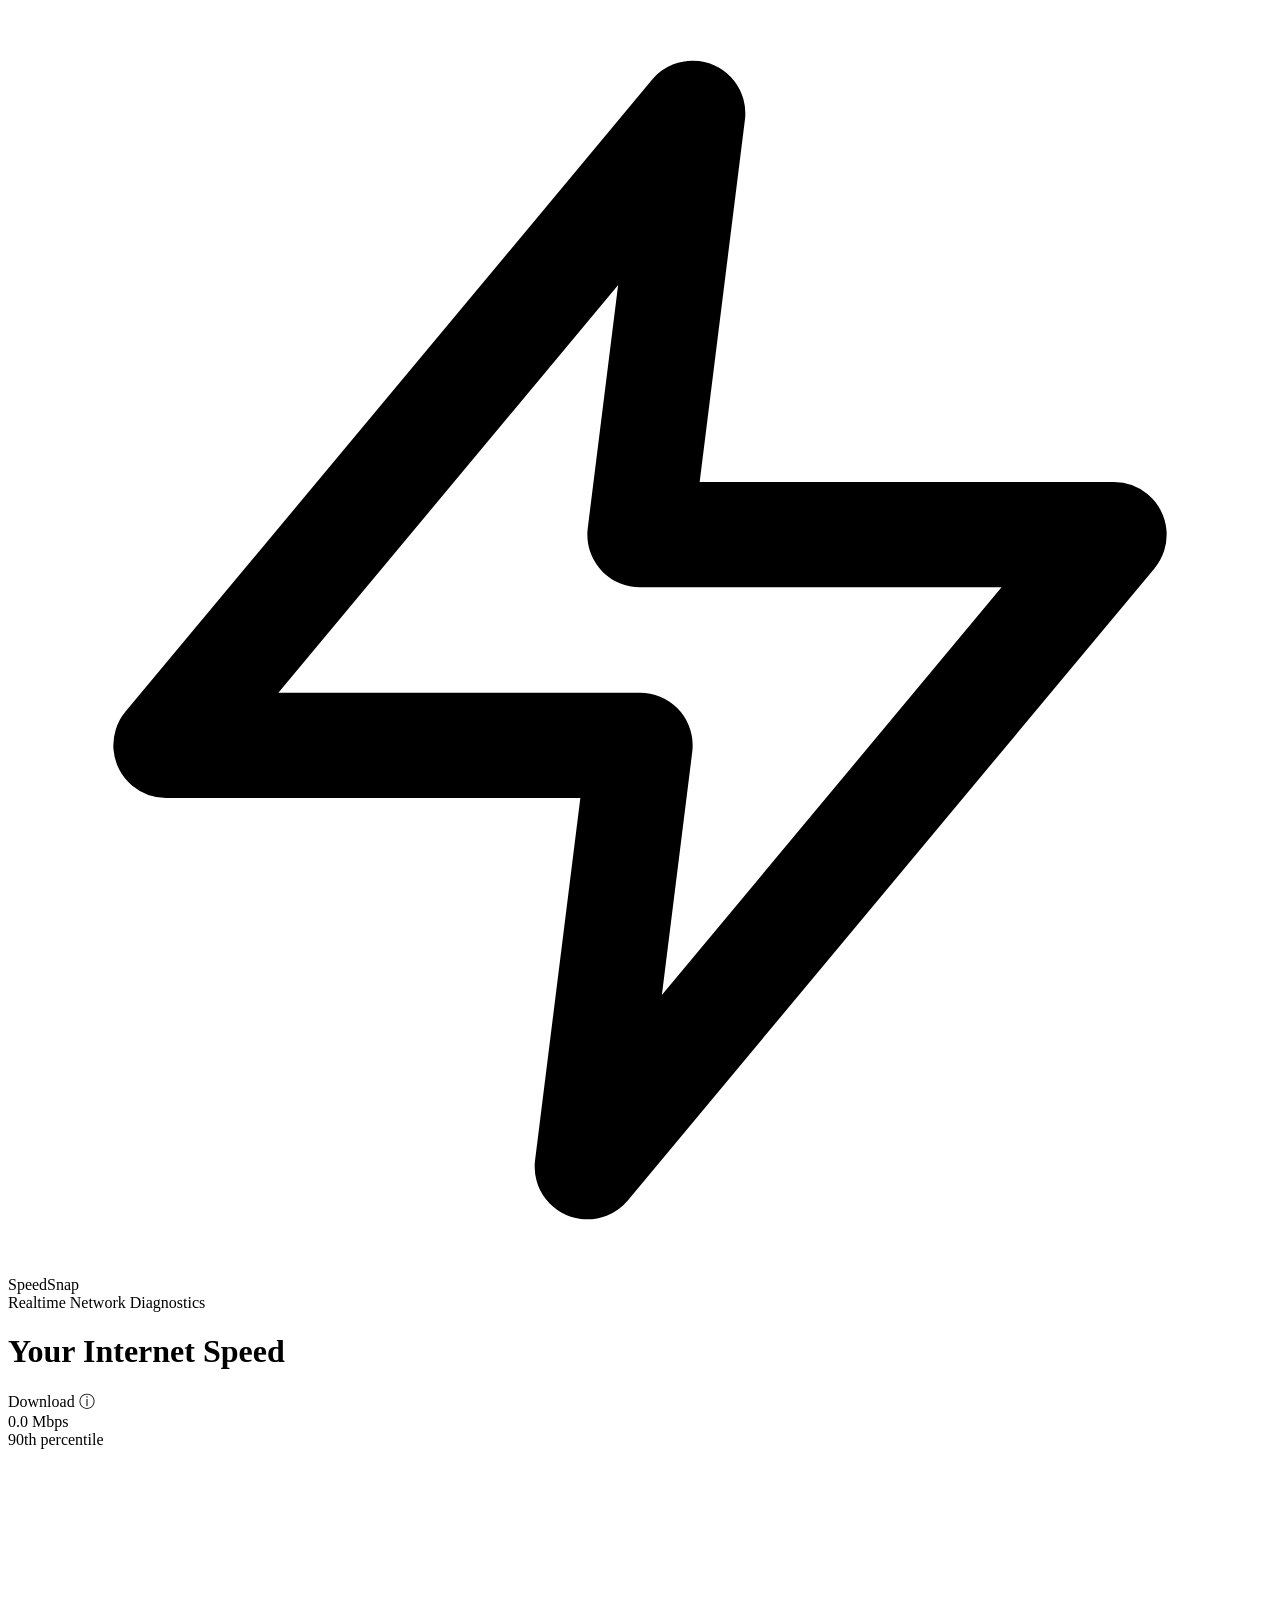
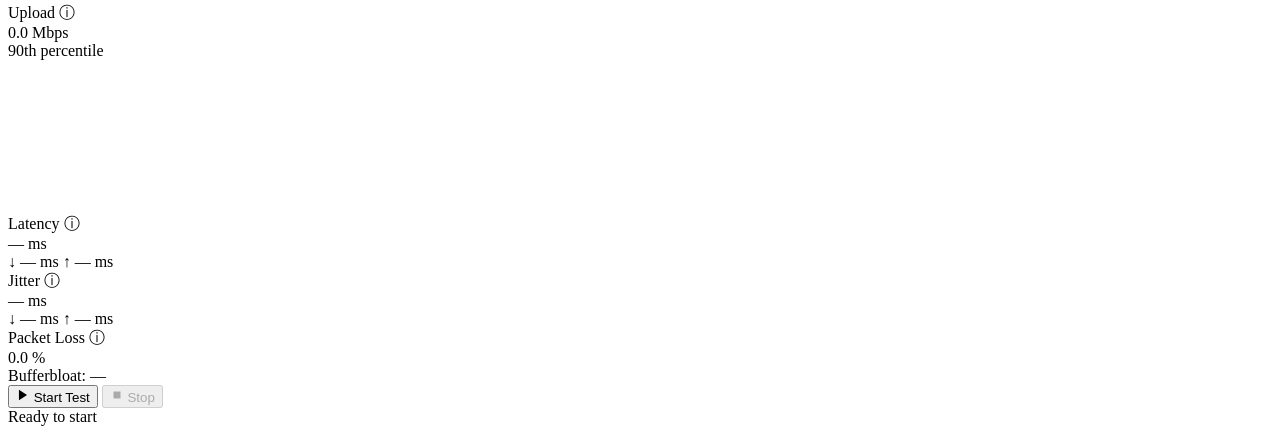
==== index.html @ 95942e0b "Layout change" ====
<!DOCTYPE html>
<html lang="en">
  <head>
    <meta charset="UTF-8">
    <meta name="viewport" content="width=device-width, initial-scale=1.0">
    <meta name="description" content="SpeedSnap — Cloudflare-style Internet Speed and Network Quality Test">
    <title>SpeedSnap — Internet Speed Test</title>
    <link rel="preconnect" href="https://fonts.googleapis.com">
    <link rel="preconnect" href="https://fonts.gstatic.com" crossorigin>
    <link href="https://fonts.googleapis.com/css2?family=Inter:wght@400;500;600;700;800&display=swap" rel="stylesheet">
    <link rel="stylesheet" href="style.css">
  </head>
  <body>
    <div class="app-container">
      <header class="navbar">
        <div class="brand">
          <svg class="brand-icon" viewBox="0 0 24 24" fill="none" stroke="currentColor" stroke-width="2" stroke-linecap="round" stroke-linejoin="round">
            <polygon points="13 2 3 14 12 14 11 22 21 10 12 10 13 2" />
          </svg>
          <span class="brand-title">SpeedSnap</span>
        </div>
        <div class="brand-tag">Realtime Network Diagnostics</div>
      </header>

      <main class="main-content">
        <div class="title-heading">
          <h1>Your Internet Speed</h1>
        </div>

        <section class="metrics-grid">
          <div class="metric-column download-column">
            <div class="metric-header">
              <span class="metric-label">Download <span class="info-icon">ⓘ</span></span>
              <div class="metric-value-row">
                <span id="downloadSpeed" class="primary-number">0.0</span>
                <span class="metric-unit">Mbps</span>
              </div>
            </div>
            <div class="canvas-container">
              <div class="percentile-indicator">90th percentile</div>
              <canvas id="downloadCanvas"></canvas>
            </div>
          </div>

          <div class="metric-column upload-column">
            <div class="metric-header">
              <span class="metric-label">Upload <span class="info-icon">ⓘ</span></span>
              <div class="metric-value-row">
                <span id="uploadSpeed" class="primary-number">0.0</span>
                <span class="metric-unit">Mbps</span>
              </div>
            </div>
            <div class="canvas-container">
              <div class="percentile-indicator">90th percentile</div>
              <canvas id="uploadCanvas"></canvas>
            </div>
          </div>

          <div class="stats-column">
            <div class="stat-card">
              <span class="stat-label">Latency <span class="info-icon">ⓘ</span></span>
              <div class="stat-value-row">
                <span id="latencyValue">—</span>
                <span class="stat-unit">ms</span>
              </div>
              <div class="stat-range-row">
                <span id="latencyMin">↓ — ms</span>
                <span id="latencyMax">↑ — ms</span>
              </div>
            </div>

            <div class="stat-card">
              <span class="stat-label">Jitter <span class="info-icon">ⓘ</span></span>
              <div class="stat-value-row">
                <span id="jitterValue">—</span>
                <span class="stat-unit">ms</span>
              </div>
              <div class="stat-range-row">
                <span id="jitterMin">↓ — ms</span>
                <span id="jitterMax">↑ — ms</span>
              </div>
            </div>

            <div class="stat-card">
              <span class="stat-label">Packet Loss <span class="info-icon">ⓘ</span></span>
              <div class="stat-value-row">
                <span id="packetLossValue">0.0</span>
                <span class="stat-unit">%</span>
              </div>
              <div class="stat-range-row">
                <span id="bufferbloatSummary">Bufferbloat: —</span>
              </div>
            </div>
          </div>
        </section>

        <section class="control-panel">
          <div class="button-group">
            <button id="startButton" class="action-button primary-action">
              <svg viewBox="0 0 24 24" width="14" height="14" fill="currentColor">
                <polygon points="5 3 19 12 5 21 5 3"/>
              </svg>
              Start Test
            </button>
            <button id="stopButton" class="action-button secondary-action" disabled>
              <svg viewBox="0 0 24 24" width="14" height="14" fill="currentColor">
                <rect x="6" y="6" width="12" height="12"/>
              </svg>
              Stop
            </button>
            <div class="status-indicator">
              <span id="statusPulseDot" class="pulse-dot"></span>
              <span id="statusPhaseText">Ready to start</span>
            </div>
          </div>
        </section>
    <script src="script.js"></script>
  </body>
</html>
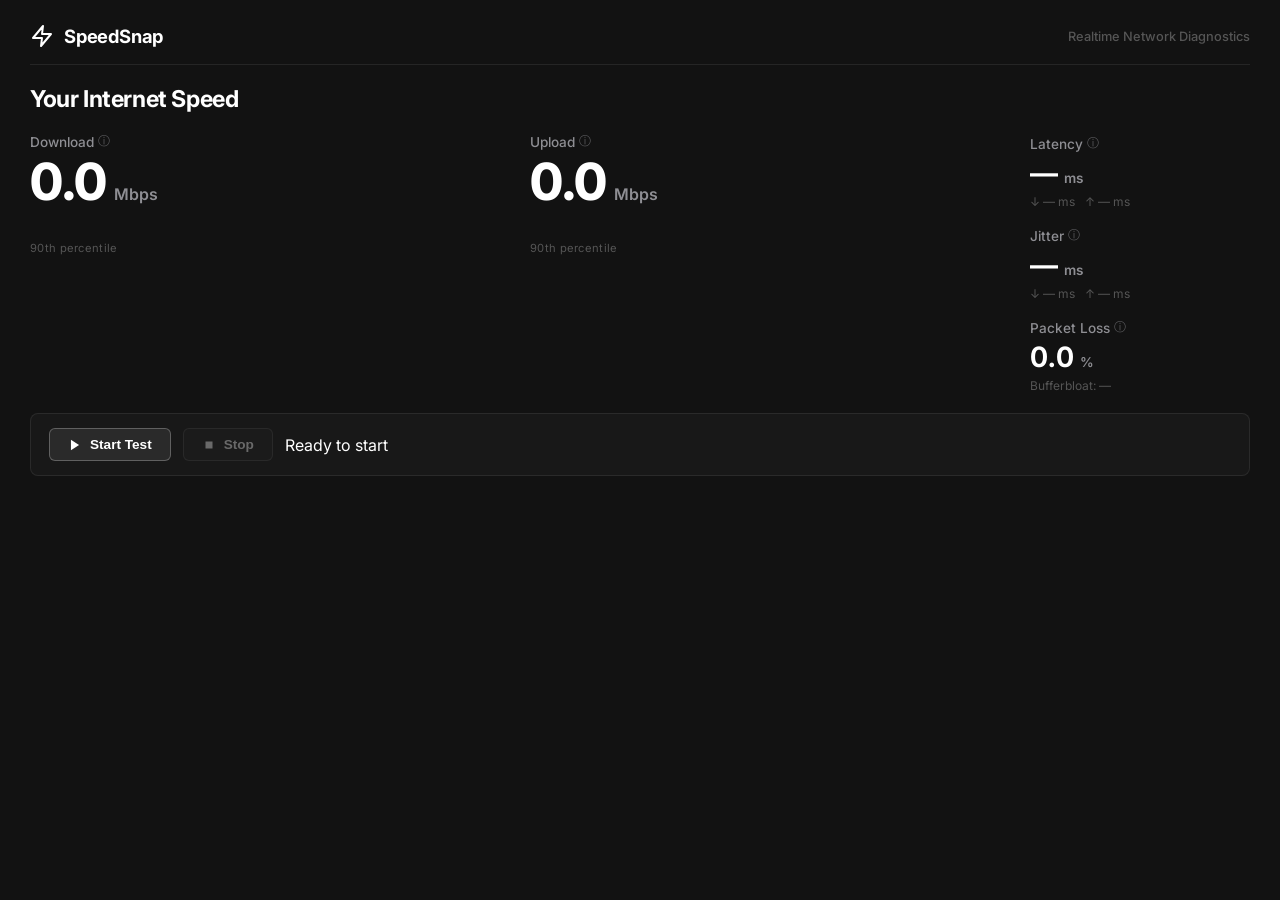
==== commit bfaf37ca: "moved files to js and css and added config" ====
--- a/index.html
+++ b/index.html
@@ -8,7 +8,7 @@
     <link rel="preconnect" href="https://fonts.googleapis.com">
     <link rel="preconnect" href="https://fonts.gstatic.com" crossorigin>
     <link href="https://fonts.googleapis.com/css2?family=Inter:wght@400;500;600;700;800&display=swap" rel="stylesheet">
-    <link rel="stylesheet" href="style.css">
+    <link rel="stylesheet" href="css/style.css">
   </head>
   <body>
     <div class="app-container">
@@ -114,6 +114,7 @@
             </div>
           </div>
         </section>
-    <script src="script.js"></script>
+    <script src="js/config.js"></script>
+    <script src="js/script.js"></script>
   </body>
 </html>
--- a/css/style.css
+++ b/css/style.css
@@ -0,0 +1,264 @@
+:root {
+  --background-color: #121212;
+  --card-background: #181818;
+  --panel-background: #151515;
+  --border-subtle: rgba(255, 255, 255, 0.08);
+  --border-hover: rgba(255, 255, 255, 0.16);
+  --text-primary: #ffffff;
+  --text-muted: #8e8e93;
+  --text-dim: #555555;
+  --accent-orange: #f6821f;
+  --accent-purple: #b877f7;
+  --accent-blue: #3b82f6;
+  --accent-green: #22c55e;
+  --font-family: 'Inter', -apple-system, BlinkMacSystemFont, 'Segoe UI', Roboto, sans-serif;
+}
+
+* {
+  box-sizing: border-box;
+  margin: 0;
+  padding: 0;
+}
+
+body {
+  background-color: var(--background-color);
+  color: var(--text-primary);
+  font-family: var(--font-family);
+  min-height: 100vh;
+  display: flex;
+  justify-content: center;
+  padding: 24px 20px;
+  -webkit-font-smoothing: antialiased;
+}
+
+.app-container {
+  width: 100%;
+  max-width: 1220px;
+  display: flex;
+  flex-direction: column;
+  gap: 20px;
+}
+
+.navbar {
+  display: flex;
+  align-items: center;
+  justify-content: space-between;
+  padding-bottom: 16px;
+  border-bottom: 1px solid var(--border-subtle);
+}
+
+.brand {
+  display: flex;
+  align-items: center;
+  gap: 10px;
+}
+
+.brand-icon {
+  width: 24px;
+  height: 24px;
+  color: #ffffff;
+}
+
+.brand-title {
+  font-size: 1.15rem;
+  font-weight: 700;
+  letter-spacing: -0.2px;
+}
+
+.brand-tag {
+  font-size: 0.8rem;
+  color: var(--text-dim);
+  font-weight: 500;
+}
+
+.main-content {
+  display: flex;
+  flex-direction: column;
+  gap: 20px;
+}
+
+.title-heading h1 {
+  font-size: 1.45rem;
+  font-weight: 700;
+  letter-spacing: -0.4px;
+  color: #ffffff;
+}
+
+.metrics-grid {
+  display: grid;
+  grid-template-columns: 1fr 1fr 220px;
+  gap: 24px;
+  align-items: start;
+}
+
+.metric-column {
+  background: transparent;
+  display: flex;
+  flex-direction: column;
+  gap: 8px;
+}
+
+.metric-header {
+  display: flex;
+  flex-direction: column;
+  gap: 6px;
+}
+
+.metric-label {
+  font-size: 0.85rem;
+  font-weight: 500;
+  color: var(--text-muted);
+  display: flex;
+  align-items: center;
+  gap: 4px;
+}
+
+.info-icon {
+  font-size: 0.75rem;
+  opacity: 0.6;
+  cursor: default;
+}
+
+.metric-value-row {
+  display: flex;
+  align-items: baseline;
+  gap: 8px;
+}
+
+.primary-number {
+  font-size: clamp(2.5rem, 4vw, 3.6rem);
+  font-weight: 800;
+  font-feature-settings: "tnum";
+  letter-spacing: -1.5px;
+  color: #ffffff;
+  line-height: 1;
+}
+
+.metric-unit {
+  font-size: 1rem;
+  font-weight: 600;
+  color: var(--text-muted);
+}
+
+.canvas-container {
+  width: 100%;
+  height: 120px;
+  position: relative;
+  margin-top: 8px;
+}
+
+.percentile-indicator {
+  position: absolute;
+  top: 18px;
+  left: 0;
+  font-size: 0.7rem;
+  color: var(--text-dim);
+  letter-spacing: 0.3px;
+  pointer-events: none;
+  z-index: 2;
+}
+
+canvas {
+  width: 100% !important;
+  height: 100% !important;
+  display: block;
+}
+
+.stats-column {
+  display: flex;
+  flex-direction: column;
+  gap: 18px;
+  padding-top: 2px;
+}
+
+.stat-card {
+  display: flex;
+  flex-direction: column;
+  gap: 4px;
+}
+
+.stat-label {
+  font-size: 0.85rem;
+  color: var(--text-muted);
+  font-weight: 500;
+  display: flex;
+  align-items: center;
+  gap: 4px;
+}
+
+.stat-value-row {
+  display: flex;
+  align-items: baseline;
+  gap: 6px;
+}
+
+.stat-value-row span:first-child {
+  font-size: 1.75rem;
+  font-weight: 700;
+  color: #ffffff;
+  font-feature-settings: "tnum";
+}
+
+.stat-unit {
+  font-size: 0.85rem;
+  color: var(--text-muted);
+  font-weight: 600;
+}
+
+.stat-range-row {
+  font-size: 0.75rem;
+  color: var(--text-dim);
+  display: flex;
+  gap: 10px;
+}
+
+.control-panel {
+  display: flex;
+  flex-direction: column;
+  gap: 12px;
+  background-color: var(--card-background);
+  border: 1px solid var(--border-subtle);
+  border-radius: 8px;
+  padding: 14px 18px;
+}
+
+
+.button-group {
+  display: flex;
+  align-items: center;
+  gap: 12px;
+}
+
+.action-button {
+  border: 1px solid rgba(255, 255, 255, 0.18);
+  background-color: #222222;
+  color: #ffffff;
+  border-radius: 6px;
+  padding: 8px 18px;
+  font-size: 0.85rem;
+  font-weight: 600;
+  cursor: pointer;
+  display: inline-flex;
+  align-items: center;
+  gap: 8px;
+  transition: all 0.15s ease-in-out;
+}
+
+.action-button:hover:not(:disabled) {
+  background-color: #2d2d2d;
+  border-color: rgba(255, 255, 255, 0.3);
+}
+
+.action-button:disabled {
+  opacity: 0.35;
+  cursor: not-allowed;
+}
+
+.primary-action {
+  background-color: #2a2a2a;
+  border-color: rgba(255, 255, 255, 0.25);
+}
+
+.primary-action:hover:not(:disabled) {
+  background-color: #363636;
+}
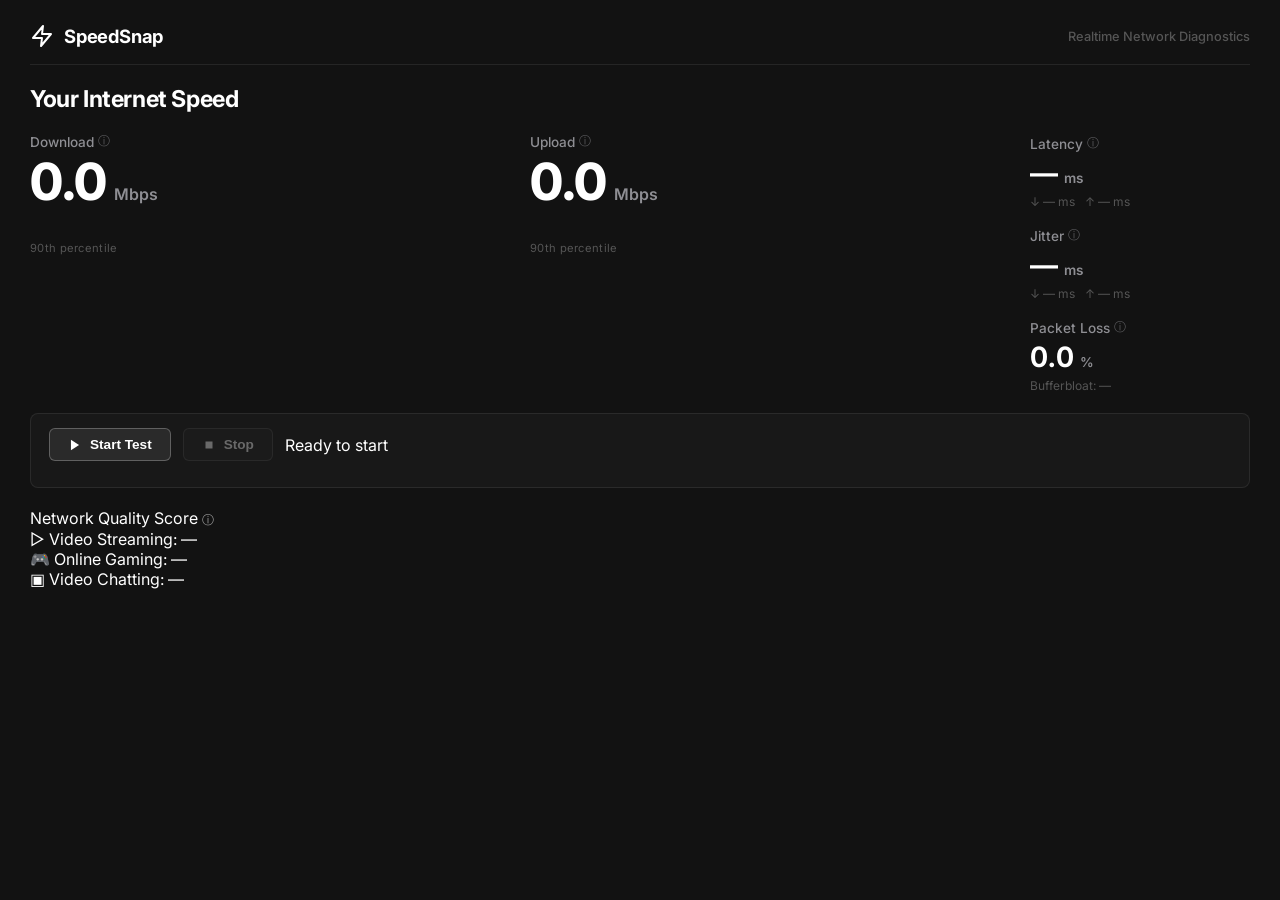
==== commit 3f815d60: "added progress bar and badges in html" ====
--- a/index.html
+++ b/index.html
@@ -113,7 +113,30 @@
               <span id="statusPhaseText">Ready to start</span>
             </div>
           </div>
+          <div id="chevronProgressBar" class="chevron-progress-bar"></div>
         </section>
+
+        <section class="quality-score-panel">
+          <div class="quality-header">
+            <span class="quality-title">Network Quality Score <span class="info-icon">ⓘ</span></span>
+          </div>
+          <div class="quality-badges-row">
+            <div class="quality-item">
+              <span class="quality-name">▷ Video Streaming:</span>
+              <span id="streamingBadge" class="quality-badge badge-idle">—</span>
+            </div>
+            <div class="quality-item">
+              <span class="quality-name">🎮 Online Gaming:</span>
+              <span id="gamingBadge" class="quality-badge badge-idle">—</span>
+            </div>
+            <div class="quality-item">
+              <span class="quality-name">▣ Video Chatting:</span>
+              <span id="videoChatBadge" class="quality-badge badge-idle">—</span>
+            </div>
+          </div>
+        </section>
+      </main>
+    </div>
     <script src="js/config.js"></script>
     <script src="js/script.js"></script>
   </body>
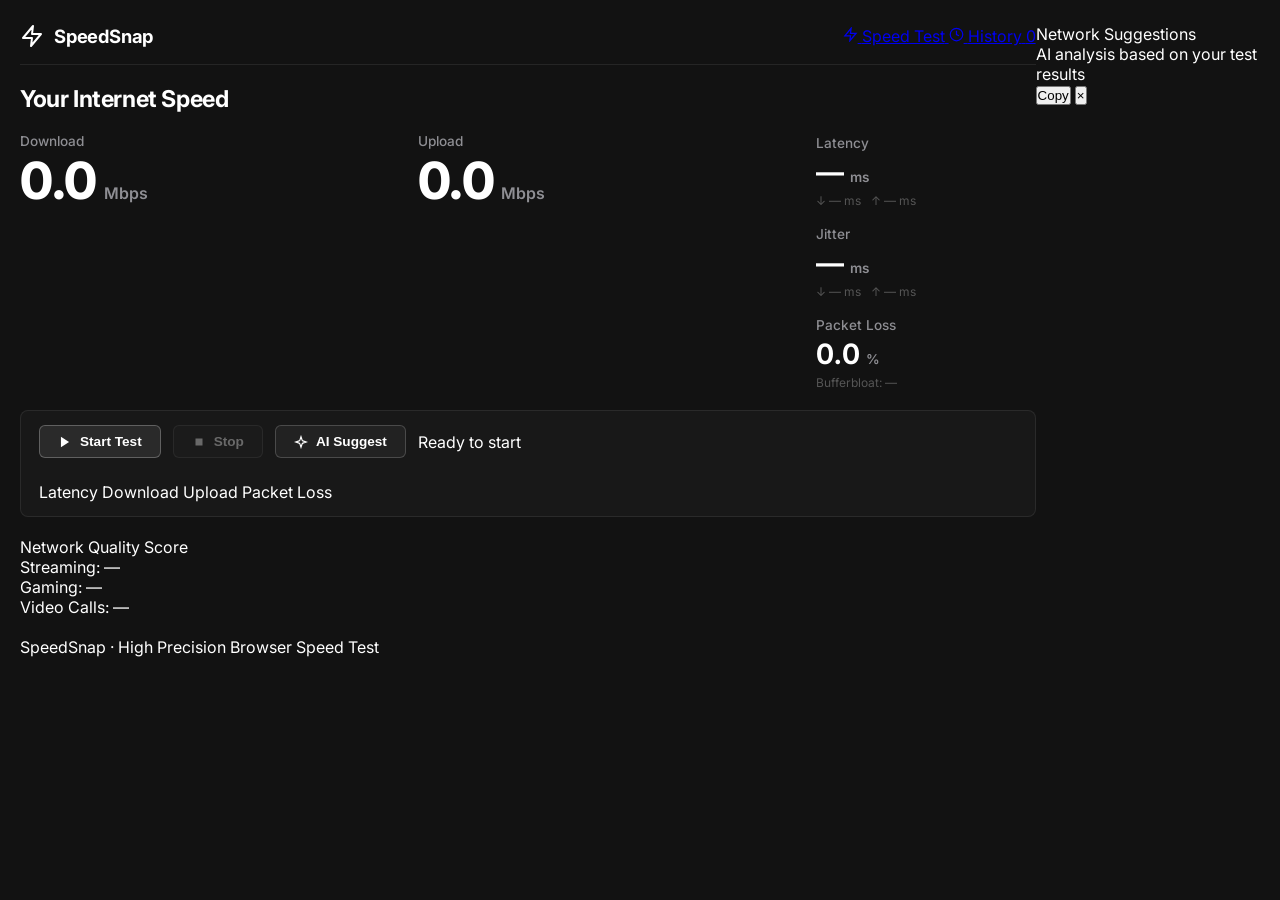
==== commit 9c331e19: "added progress bar and badges in html" ====
--- a/index.html
+++ b/index.html
@@ -19,7 +19,22 @@
           </svg>
           <span class="brand-title">SpeedSnap</span>
         </div>
-        <div class="brand-tag">Realtime Network Diagnostics</div>
+        <nav class="nav-links">
+          <a href="index.html" class="nav-link active">
+            <svg viewBox="0 0 24 24" width="15" height="15" fill="none" stroke="currentColor" stroke-width="2">
+              <polygon points="13 2 3 14 12 14 11 22 21 10 12 10 13 2" />
+            </svg>
+            <span>Speed Test</span>
+          </a>
+          <a href="history.html" class="nav-link">
+            <svg viewBox="0 0 24 24" width="15" height="15" fill="none" stroke="currentColor" stroke-width="2">
+              <circle cx="12" cy="12" r="10"></circle>
+              <polyline points="12 6 12 12 16 14"></polyline>
+            </svg>
+            <span>History</span>
+            <span id="navHistoryCount" class="nav-count-badge">0</span>
+          </a>
+        </nav>
       </header>
 
       <main class="main-content">
@@ -30,35 +45,33 @@
         <section class="metrics-grid">
           <div class="metric-column download-column">
             <div class="metric-header">
-              <span class="metric-label">Download <span class="info-icon">ⓘ</span></span>
+              <span class="metric-label">Download</span>
               <div class="metric-value-row">
                 <span id="downloadSpeed" class="primary-number">0.0</span>
                 <span class="metric-unit">Mbps</span>
               </div>
             </div>
             <div class="canvas-container">
-              <div class="percentile-indicator">90th percentile</div>
               <canvas id="downloadCanvas"></canvas>
             </div>
           </div>
 
           <div class="metric-column upload-column">
             <div class="metric-header">
-              <span class="metric-label">Upload <span class="info-icon">ⓘ</span></span>
+              <span class="metric-label">Upload</span>
               <div class="metric-value-row">
                 <span id="uploadSpeed" class="primary-number">0.0</span>
                 <span class="metric-unit">Mbps</span>
               </div>
             </div>
             <div class="canvas-container">
-              <div class="percentile-indicator">90th percentile</div>
               <canvas id="uploadCanvas"></canvas>
             </div>
           </div>
 
           <div class="stats-column">
             <div class="stat-card">
-              <span class="stat-label">Latency <span class="info-icon">ⓘ</span></span>
+              <span class="stat-label">Latency</span>
               <div class="stat-value-row">
                 <span id="latencyValue">—</span>
                 <span class="stat-unit">ms</span>
@@ -70,7 +83,7 @@
             </div>
 
             <div class="stat-card">
-              <span class="stat-label">Jitter <span class="info-icon">ⓘ</span></span>
+              <span class="stat-label">Jitter</span>
               <div class="stat-value-row">
                 <span id="jitterValue">—</span>
                 <span class="stat-unit">ms</span>
@@ -82,7 +95,7 @@
             </div>
 
             <div class="stat-card">
-              <span class="stat-label">Packet Loss <span class="info-icon">ⓘ</span></span>
+              <span class="stat-label">Packet Loss</span>
               <div class="stat-value-row">
                 <span id="packetLossValue">0.0</span>
                 <span class="stat-unit">%</span>
@@ -108,36 +121,74 @@
               </svg>
               Stop
             </button>
+            <button id="aiSuggestButton" class="action-button ai-suggest-btn" title="Get AI network suggestions">
+              <svg viewBox="0 0 24 24" width="14" height="14" fill="none" stroke="currentColor" stroke-width="2">
+                <path d="m12 3-1.9 5.8a2 2 0 0 1-1.3 1.3L3 12l5.8 1.9a2 2 0 0 1 1.3 1.3L12 21l1.9-5.8a2 2 0 0 1 1.3-1.3L21 12l-5.8-1.9a2 2 0 0 1-1.3-1.3L12 3z"/>
+              </svg>
+              <span>AI Suggest</span>
+            </button>
             <div class="status-indicator">
               <span id="statusPulseDot" class="pulse-dot"></span>
               <span id="statusPhaseText">Ready to start</span>
             </div>
           </div>
           <div id="chevronProgressBar" class="chevron-progress-bar"></div>
+          <div class="chevron-legend">
+            <span class="legend-item"><span class="legend-dot dot-blue"></span> Latency</span>
+            <span class="legend-item"><span class="legend-dot dot-yellow"></span> Download</span>
+            <span class="legend-item"><span class="legend-dot dot-purple"></span> Upload</span>
+            <span class="legend-item"><span class="legend-dot dot-red"></span> Packet Loss</span>
+          </div>
         </section>
 
         <section class="quality-score-panel">
           <div class="quality-header">
-            <span class="quality-title">Network Quality Score <span class="info-icon">ⓘ</span></span>
+            <span class="quality-title">Network Quality Score</span>
           </div>
           <div class="quality-badges-row">
             <div class="quality-item">
-              <span class="quality-name">▷ Video Streaming:</span>
+              <span class="quality-name">Streaming:</span>
               <span id="streamingBadge" class="quality-badge badge-idle">—</span>
             </div>
             <div class="quality-item">
-              <span class="quality-name">🎮 Online Gaming:</span>
+              <span class="quality-name">Gaming:</span>
               <span id="gamingBadge" class="quality-badge badge-idle">—</span>
             </div>
             <div class="quality-item">
-              <span class="quality-name">▣ Video Chatting:</span>
+              <span class="quality-name">Video Calls:</span>
               <span id="videoChatBadge" class="quality-badge badge-idle">—</span>
             </div>
           </div>
         </section>
+
+        <footer class="app-footer">
+          <div>SpeedSnap · High Precision Browser Speed Test</div>
+        </footer>
       </main>
     </div>
+
+    <!-- AI Diagnostic Modal -->
+    <div id="aiModalBackdrop" class="ai-modal-backdrop">
+      <div class="ai-modal-card">
+        <div class="ai-modal-header">
+          <div>
+            <div class="ai-modal-title">Network Suggestions</div>
+            <div class="ai-modal-subtitle">AI analysis based on your test results</div>
+          </div>
+          <div class="ai-modal-actions">
+            <button id="copyAiAdviceBtn" class="ai-action-btn">Copy</button>
+            <button id="closeAiModalBtn" class="ai-close-btn">&times;</button>
+          </div>
+        </div>
+        <div id="aiTelemetryStrip" class="ai-metrics-snapshot"></div>
+        <div id="aiModalContent" class="ai-modal-content"></div>
+      </div>
+    </div>
+
     <script src="js/config.js"></script>
+    <script src="js/db.js"></script>
+    <script src="js/gemini.js"></script>
+    <script src="js/charts.js"></script>
     <script src="js/script.js"></script>
   </body>
 </html>
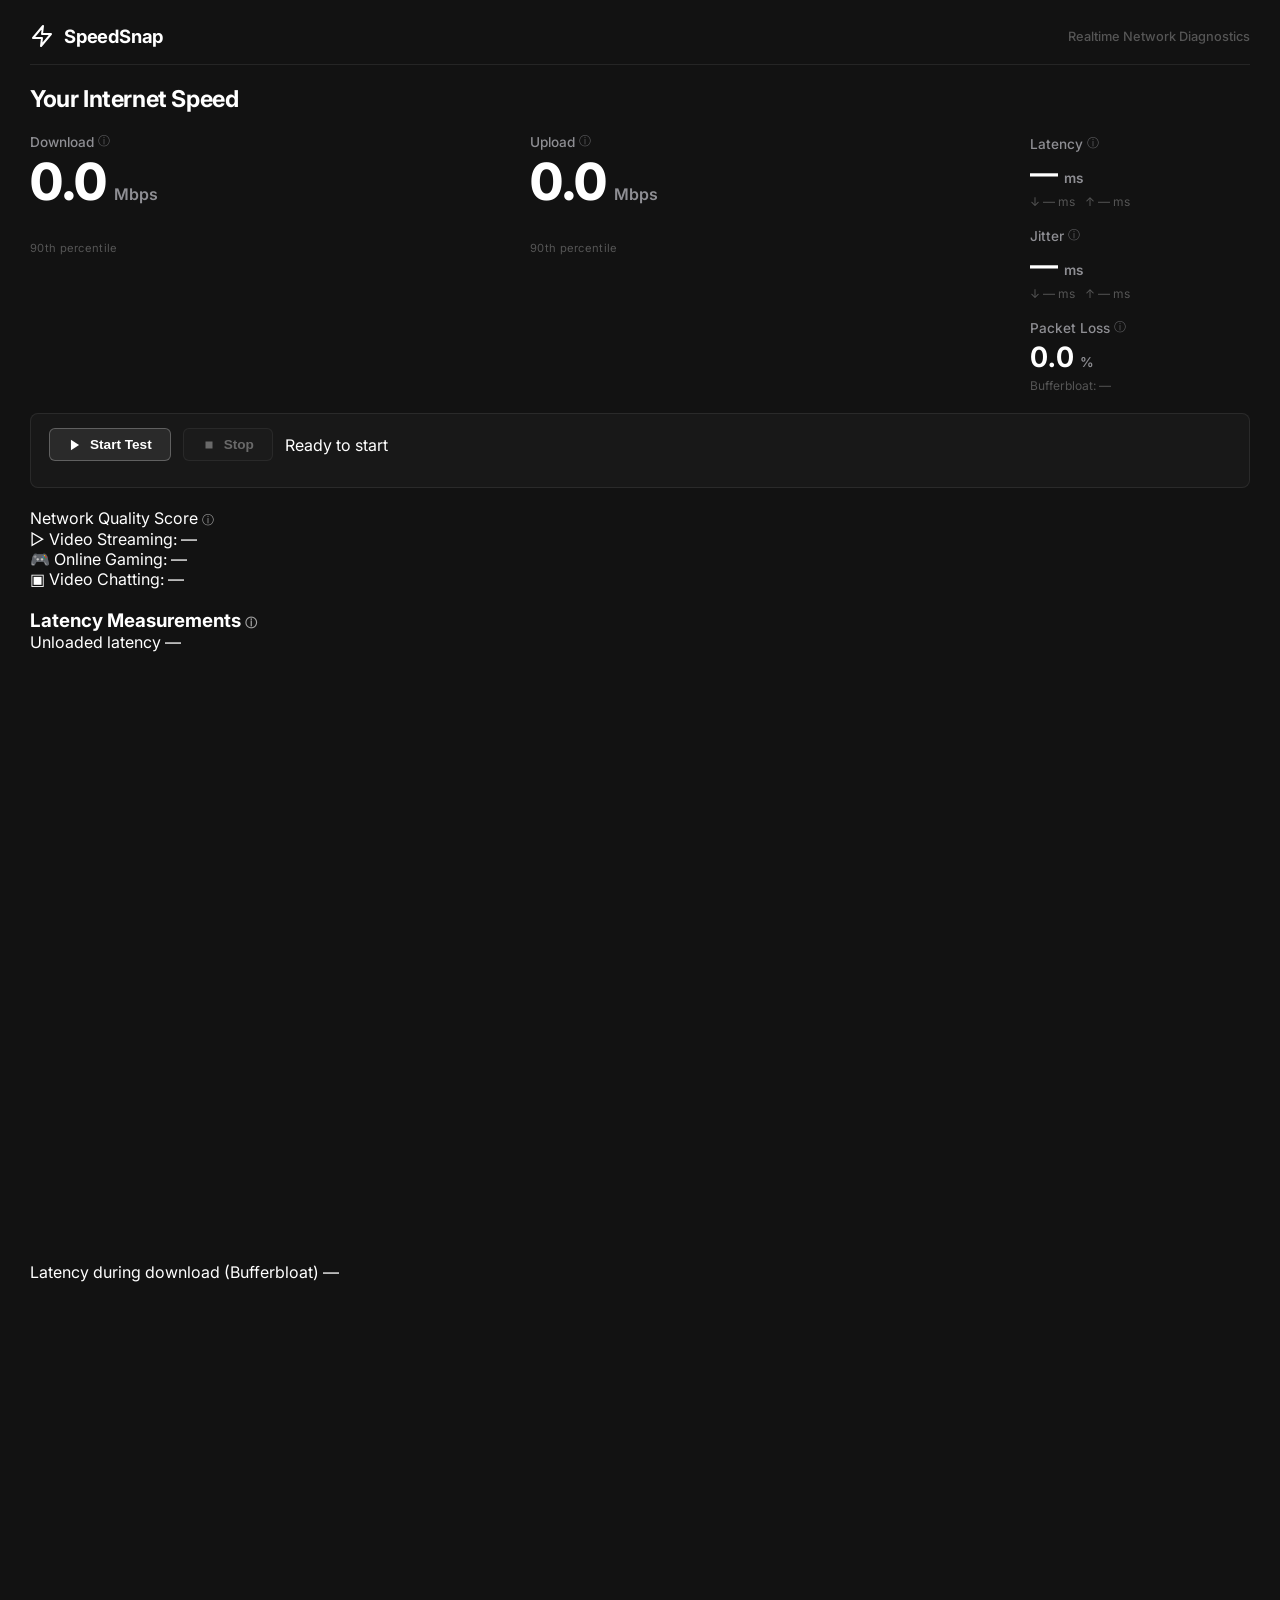
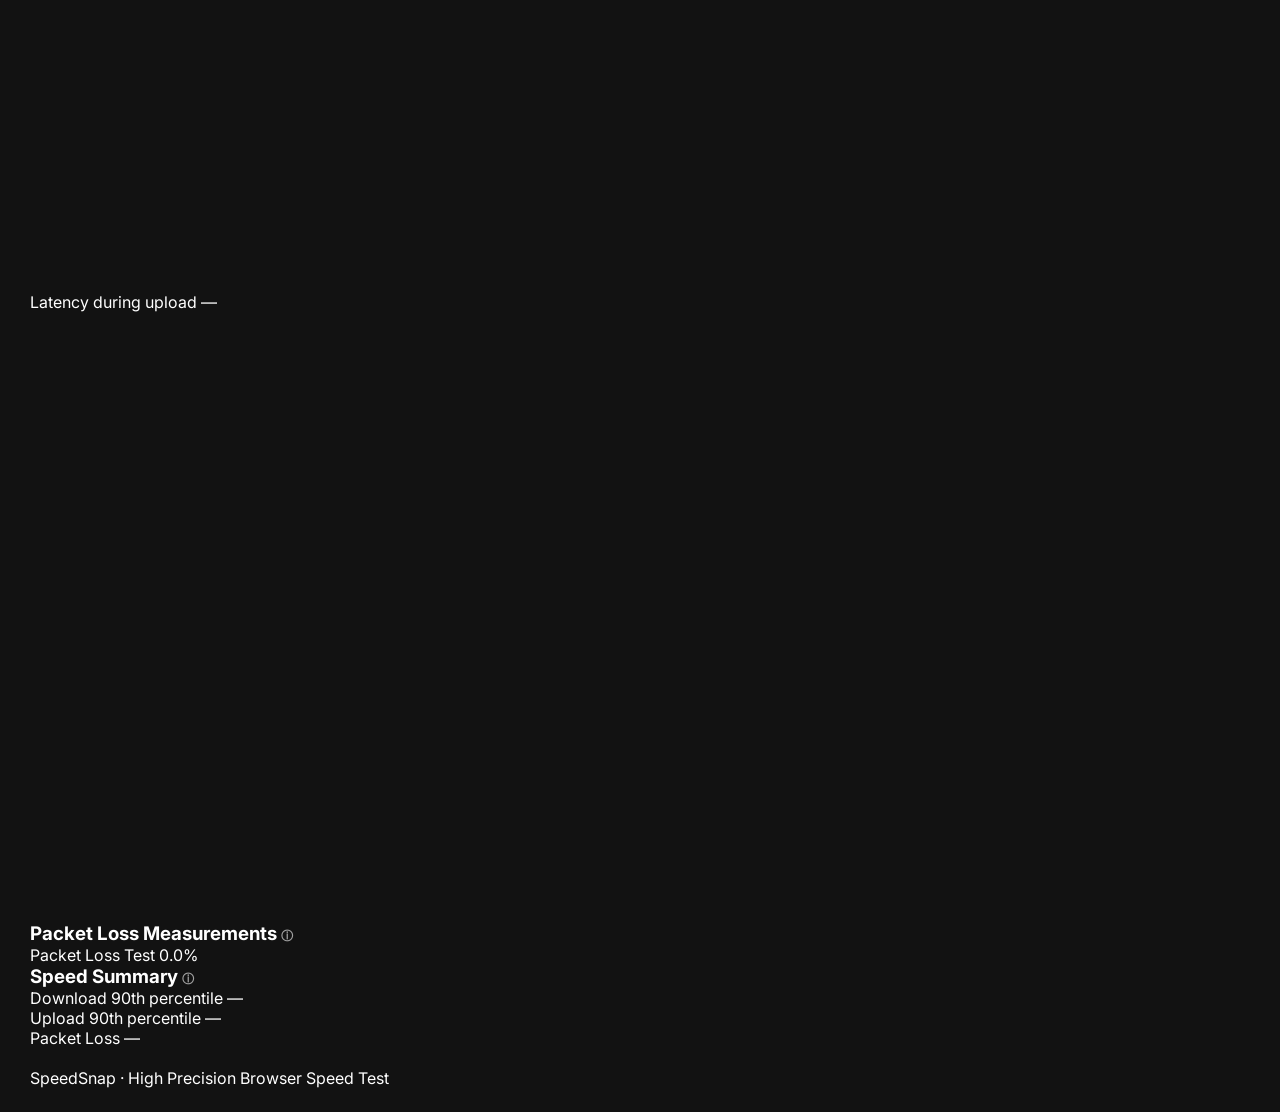
==== commit d974303e: "diagnostics cards added to html" ====
--- a/index.html
+++ b/index.html
@@ -19,22 +19,7 @@
           </svg>
           <span class="brand-title">SpeedSnap</span>
         </div>
-        <nav class="nav-links">
-          <a href="index.html" class="nav-link active">
-            <svg viewBox="0 0 24 24" width="15" height="15" fill="none" stroke="currentColor" stroke-width="2">
-              <polygon points="13 2 3 14 12 14 11 22 21 10 12 10 13 2" />
-            </svg>
-            <span>Speed Test</span>
-          </a>
-          <a href="history.html" class="nav-link">
-            <svg viewBox="0 0 24 24" width="15" height="15" fill="none" stroke="currentColor" stroke-width="2">
-              <circle cx="12" cy="12" r="10"></circle>
-              <polyline points="12 6 12 12 16 14"></polyline>
-            </svg>
-            <span>History</span>
-            <span id="navHistoryCount" class="nav-count-badge">0</span>
-          </a>
-        </nav>
+        <div class="brand-tag">Realtime Network Diagnostics</div>
       </header>
 
       <main class="main-content">
@@ -45,33 +30,35 @@
         <section class="metrics-grid">
           <div class="metric-column download-column">
             <div class="metric-header">
-              <span class="metric-label">Download</span>
+              <span class="metric-label">Download <span class="info-icon">ⓘ</span></span>
               <div class="metric-value-row">
                 <span id="downloadSpeed" class="primary-number">0.0</span>
                 <span class="metric-unit">Mbps</span>
               </div>
             </div>
             <div class="canvas-container">
+              <div class="percentile-indicator">90th percentile</div>
               <canvas id="downloadCanvas"></canvas>
             </div>
           </div>
 
           <div class="metric-column upload-column">
             <div class="metric-header">
-              <span class="metric-label">Upload</span>
+              <span class="metric-label">Upload <span class="info-icon">ⓘ</span></span>
               <div class="metric-value-row">
                 <span id="uploadSpeed" class="primary-number">0.0</span>
                 <span class="metric-unit">Mbps</span>
               </div>
             </div>
             <div class="canvas-container">
+              <div class="percentile-indicator">90th percentile</div>
               <canvas id="uploadCanvas"></canvas>
             </div>
           </div>
 
           <div class="stats-column">
             <div class="stat-card">
-              <span class="stat-label">Latency</span>
+              <span class="stat-label">Latency <span class="info-icon">ⓘ</span></span>
               <div class="stat-value-row">
                 <span id="latencyValue">—</span>
                 <span class="stat-unit">ms</span>
@@ -83,7 +70,7 @@
             </div>
 
             <div class="stat-card">
-              <span class="stat-label">Jitter</span>
+              <span class="stat-label">Jitter <span class="info-icon">ⓘ</span></span>
               <div class="stat-value-row">
                 <span id="jitterValue">—</span>
                 <span class="stat-unit">ms</span>
@@ -95,7 +82,7 @@
             </div>
 
             <div class="stat-card">
-              <span class="stat-label">Packet Loss</span>
+              <span class="stat-label">Packet Loss <span class="info-icon">ⓘ</span></span>
               <div class="stat-value-row">
                 <span id="packetLossValue">0.0</span>
                 <span class="stat-unit">%</span>
@@ -121,42 +108,100 @@
               </svg>
               Stop
             </button>
-            <button id="aiSuggestButton" class="action-button ai-suggest-btn" title="Get AI network suggestions">
-              <svg viewBox="0 0 24 24" width="14" height="14" fill="none" stroke="currentColor" stroke-width="2">
-                <path d="m12 3-1.9 5.8a2 2 0 0 1-1.3 1.3L3 12l5.8 1.9a2 2 0 0 1 1.3 1.3L12 21l1.9-5.8a2 2 0 0 1 1.3-1.3L21 12l-5.8-1.9a2 2 0 0 1-1.3-1.3L12 3z"/>
-              </svg>
-              <span>AI Suggest</span>
-            </button>
             <div class="status-indicator">
               <span id="statusPulseDot" class="pulse-dot"></span>
               <span id="statusPhaseText">Ready to start</span>
             </div>
           </div>
           <div id="chevronProgressBar" class="chevron-progress-bar"></div>
-          <div class="chevron-legend">
-            <span class="legend-item"><span class="legend-dot dot-blue"></span> Latency</span>
-            <span class="legend-item"><span class="legend-dot dot-yellow"></span> Download</span>
-            <span class="legend-item"><span class="legend-dot dot-purple"></span> Upload</span>
-            <span class="legend-item"><span class="legend-dot dot-red"></span> Packet Loss</span>
-          </div>
         </section>
 
         <section class="quality-score-panel">
           <div class="quality-header">
-            <span class="quality-title">Network Quality Score</span>
+            <span class="quality-title">Network Quality Score <span class="info-icon">ⓘ</span></span>
           </div>
           <div class="quality-badges-row">
             <div class="quality-item">
-              <span class="quality-name">Streaming:</span>
+              <span class="quality-name">▷ Video Streaming:</span>
               <span id="streamingBadge" class="quality-badge badge-idle">—</span>
             </div>
             <div class="quality-item">
-              <span class="quality-name">Gaming:</span>
+              <span class="quality-name">🎮 Online Gaming:</span>
               <span id="gamingBadge" class="quality-badge badge-idle">—</span>
             </div>
             <div class="quality-item">
-              <span class="quality-name">Video Calls:</span>
+              <span class="quality-name">▣ Video Chatting:</span>
               <span id="videoChatBadge" class="quality-badge badge-idle">—</span>
+            </div>
+          </div>
+        </section>
+
+        <section class="diagnostics-grid">
+          <div class="diagnostics-column">
+            <div class="panel-box">
+              <div class="panel-header">
+                <h3>Latency Measurements <span class="info-icon">ⓘ</span></h3>
+              </div>
+              <div class="graph-card">
+                <div class="graph-card-title">
+                  <span>Unloaded latency</span>
+                  <span id="detailUnloadedLatency" class="graph-card-val">—</span>
+                </div>
+                <div class="plot-container">
+                  <canvas id="unloadedLatencyCanvas"></canvas>
+                </div>
+              </div>
+              <div class="graph-card">
+                <div class="graph-card-title">
+                  <span>Latency during download (Bufferbloat)</span>
+                  <span id="detailDownloadLatency" class="graph-card-val">—</span>
+                </div>
+                <div class="plot-container">
+                  <canvas id="downloadLatencyCanvas"></canvas>
+                </div>
+              </div>
+              <div class="graph-card">
+                <div class="graph-card-title">
+                  <span>Latency during upload</span>
+                  <span id="detailUploadLatency" class="graph-card-val">—</span>
+                </div>
+                <div class="plot-container">
+                  <canvas id="uploadLatencyCanvas"></canvas>
+                </div>
+              </div>
+            </div>
+          </div>
+
+          <div class="diagnostics-column">
+            <div class="panel-box">
+              <div class="panel-header">
+                <h3>Packet Loss Measurements <span class="info-icon">ⓘ</span></h3>
+              </div>
+              <div class="graph-card">
+                <div class="graph-card-title">
+                  <span>Packet Loss Test</span>
+                  <span id="detailPacketLossText" class="graph-card-val">0.0%</span>
+                </div>
+                <div id="packetLossMeterBar" class="loss-meter-bar"></div>
+              </div>
+            </div>
+
+            <div class="panel-box">
+              <div class="panel-header">
+                <h3>Speed Summary <span class="info-icon">ⓘ</span></h3>
+              </div>
+              <div class="data-row">
+                <span class="row-label">Download 90th percentile</span>
+                <span id="detailDownloadSpeed" class="row-value">—</span>
+              </div>
+              <div class="data-row">
+                <span class="row-label">Upload 90th percentile</span>
+                <span id="detailUploadSpeed" class="row-value">—</span>
+              </div>
+              <div class="data-row">
+                <span class="row-label">Packet Loss</span>
+                <span id="detailPacketLoss" class="row-value">—</span>
+              </div>
             </div>
           </div>
         </section>
@@ -166,28 +211,7 @@
         </footer>
       </main>
     </div>
-
-    <!-- AI Diagnostic Modal -->
-    <div id="aiModalBackdrop" class="ai-modal-backdrop">
-      <div class="ai-modal-card">
-        <div class="ai-modal-header">
-          <div>
-            <div class="ai-modal-title">Network Suggestions</div>
-            <div class="ai-modal-subtitle">AI analysis based on your test results</div>
-          </div>
-          <div class="ai-modal-actions">
-            <button id="copyAiAdviceBtn" class="ai-action-btn">Copy</button>
-            <button id="closeAiModalBtn" class="ai-close-btn">&times;</button>
-          </div>
-        </div>
-        <div id="aiTelemetryStrip" class="ai-metrics-snapshot"></div>
-        <div id="aiModalContent" class="ai-modal-content"></div>
-      </div>
-    </div>
-
     <script src="js/config.js"></script>
-    <script src="js/db.js"></script>
-    <script src="js/gemini.js"></script>
     <script src="js/charts.js"></script>
     <script src="js/script.js"></script>
   </body>
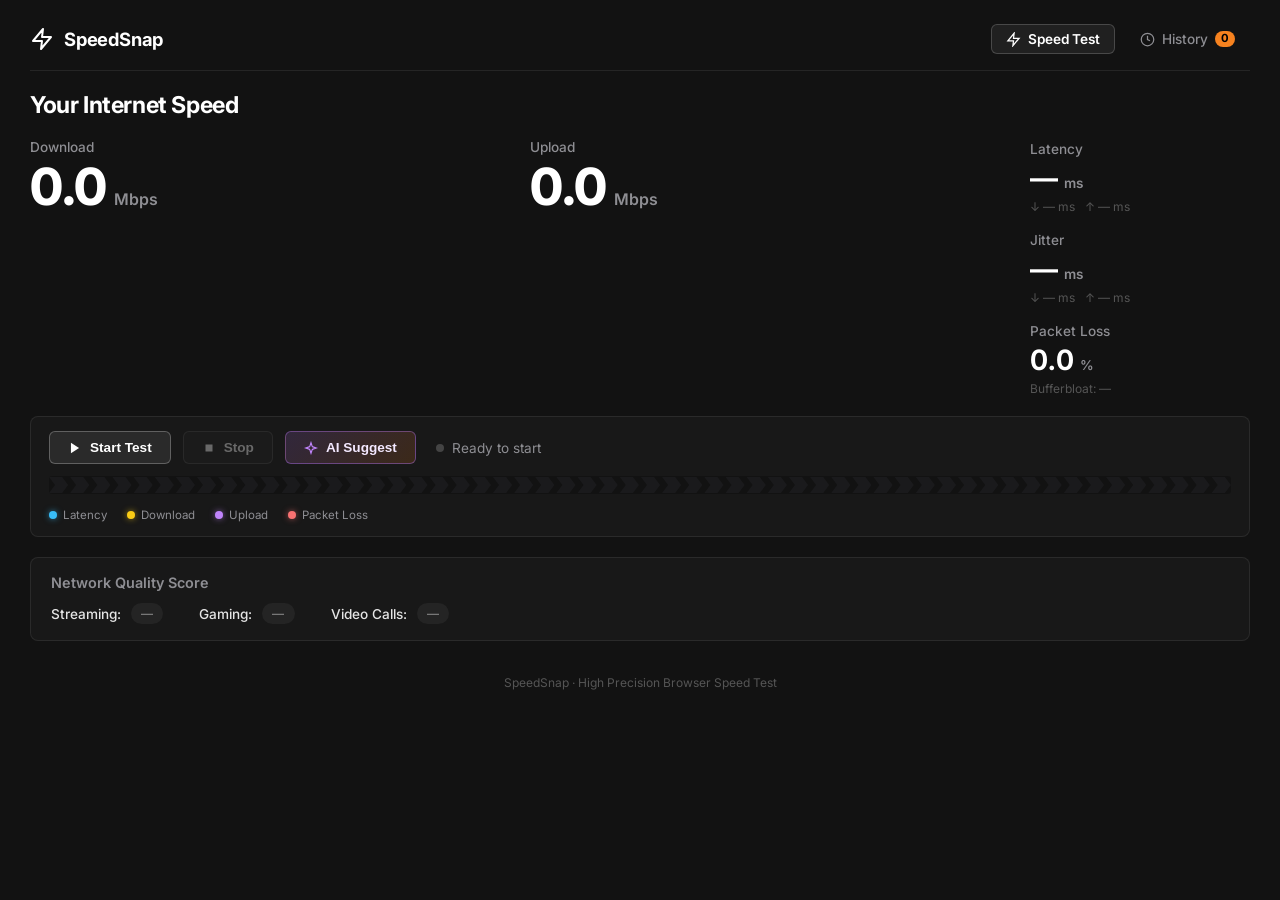
==== commit 5c01b8e0: "simplify gemini" ====
--- a/index.html
+++ b/index.html
@@ -19,7 +19,22 @@
           </svg>
           <span class="brand-title">SpeedSnap</span>
         </div>
-        <div class="brand-tag">Realtime Network Diagnostics</div>
+        <nav class="nav-links">
+          <a href="index.html" class="nav-link active">
+            <svg viewBox="0 0 24 24" width="15" height="15" fill="none" stroke="currentColor" stroke-width="2">
+              <polygon points="13 2 3 14 12 14 11 22 21 10 12 10 13 2" />
+            </svg>
+            <span>Speed Test</span>
+          </a>
+          <a href="history.html" class="nav-link">
+            <svg viewBox="0 0 24 24" width="15" height="15" fill="none" stroke="currentColor" stroke-width="2">
+              <circle cx="12" cy="12" r="10"></circle>
+              <polyline points="12 6 12 12 16 14"></polyline>
+            </svg>
+            <span>History</span>
+            <span id="navHistoryCount" class="nav-count-badge">0</span>
+          </a>
+        </nav>
       </header>
 
       <main class="main-content">
@@ -30,35 +45,33 @@
         <section class="metrics-grid">
           <div class="metric-column download-column">
             <div class="metric-header">
-              <span class="metric-label">Download <span class="info-icon">ⓘ</span></span>
+              <span class="metric-label">Download</span>
               <div class="metric-value-row">
                 <span id="downloadSpeed" class="primary-number">0.0</span>
                 <span class="metric-unit">Mbps</span>
               </div>
             </div>
             <div class="canvas-container">
-              <div class="percentile-indicator">90th percentile</div>
               <canvas id="downloadCanvas"></canvas>
             </div>
           </div>
 
           <div class="metric-column upload-column">
             <div class="metric-header">
-              <span class="metric-label">Upload <span class="info-icon">ⓘ</span></span>
+              <span class="metric-label">Upload</span>
               <div class="metric-value-row">
                 <span id="uploadSpeed" class="primary-number">0.0</span>
                 <span class="metric-unit">Mbps</span>
               </div>
             </div>
             <div class="canvas-container">
-              <div class="percentile-indicator">90th percentile</div>
               <canvas id="uploadCanvas"></canvas>
             </div>
           </div>
 
           <div class="stats-column">
             <div class="stat-card">
-              <span class="stat-label">Latency <span class="info-icon">ⓘ</span></span>
+              <span class="stat-label">Latency</span>
               <div class="stat-value-row">
                 <span id="latencyValue">—</span>
                 <span class="stat-unit">ms</span>
@@ -70,7 +83,7 @@
             </div>
 
             <div class="stat-card">
-              <span class="stat-label">Jitter <span class="info-icon">ⓘ</span></span>
+              <span class="stat-label">Jitter</span>
               <div class="stat-value-row">
                 <span id="jitterValue">—</span>
                 <span class="stat-unit">ms</span>
@@ -82,7 +95,7 @@
             </div>
 
             <div class="stat-card">
-              <span class="stat-label">Packet Loss <span class="info-icon">ⓘ</span></span>
+              <span class="stat-label">Packet Loss</span>
               <div class="stat-value-row">
                 <span id="packetLossValue">0.0</span>
                 <span class="stat-unit">%</span>
@@ -108,100 +121,42 @@
               </svg>
               Stop
             </button>
+            <button id="aiSuggestButton" class="action-button ai-suggest-btn" title="Get AI network suggestions">
+              <svg viewBox="0 0 24 24" width="14" height="14" fill="none" stroke="currentColor" stroke-width="2">
+                <path d="m12 3-1.9 5.8a2 2 0 0 1-1.3 1.3L3 12l5.8 1.9a2 2 0 0 1 1.3 1.3L12 21l1.9-5.8a2 2 0 0 1 1.3-1.3L21 12l-5.8-1.9a2 2 0 0 1-1.3-1.3L12 3z"/>
+              </svg>
+              <span>AI Suggest</span>
+            </button>
             <div class="status-indicator">
               <span id="statusPulseDot" class="pulse-dot"></span>
               <span id="statusPhaseText">Ready to start</span>
             </div>
           </div>
           <div id="chevronProgressBar" class="chevron-progress-bar"></div>
+          <div class="chevron-legend">
+            <span class="legend-item"><span class="legend-dot dot-blue"></span> Latency</span>
+            <span class="legend-item"><span class="legend-dot dot-yellow"></span> Download</span>
+            <span class="legend-item"><span class="legend-dot dot-purple"></span> Upload</span>
+            <span class="legend-item"><span class="legend-dot dot-red"></span> Packet Loss</span>
+          </div>
         </section>
 
         <section class="quality-score-panel">
           <div class="quality-header">
-            <span class="quality-title">Network Quality Score <span class="info-icon">ⓘ</span></span>
+            <span class="quality-title">Network Quality Score</span>
           </div>
           <div class="quality-badges-row">
             <div class="quality-item">
-              <span class="quality-name">▷ Video Streaming:</span>
+              <span class="quality-name">Streaming:</span>
               <span id="streamingBadge" class="quality-badge badge-idle">—</span>
             </div>
             <div class="quality-item">
-              <span class="quality-name">🎮 Online Gaming:</span>
+              <span class="quality-name">Gaming:</span>
               <span id="gamingBadge" class="quality-badge badge-idle">—</span>
             </div>
             <div class="quality-item">
-              <span class="quality-name">▣ Video Chatting:</span>
+              <span class="quality-name">Video Calls:</span>
               <span id="videoChatBadge" class="quality-badge badge-idle">—</span>
-            </div>
-          </div>
-        </section>
-
-        <section class="diagnostics-grid">
-          <div class="diagnostics-column">
-            <div class="panel-box">
-              <div class="panel-header">
-                <h3>Latency Measurements <span class="info-icon">ⓘ</span></h3>
-              </div>
-              <div class="graph-card">
-                <div class="graph-card-title">
-                  <span>Unloaded latency</span>
-                  <span id="detailUnloadedLatency" class="graph-card-val">—</span>
-                </div>
-                <div class="plot-container">
-                  <canvas id="unloadedLatencyCanvas"></canvas>
-                </div>
-              </div>
-              <div class="graph-card">
-                <div class="graph-card-title">
-                  <span>Latency during download (Bufferbloat)</span>
-                  <span id="detailDownloadLatency" class="graph-card-val">—</span>
-                </div>
-                <div class="plot-container">
-                  <canvas id="downloadLatencyCanvas"></canvas>
-                </div>
-              </div>
-              <div class="graph-card">
-                <div class="graph-card-title">
-                  <span>Latency during upload</span>
-                  <span id="detailUploadLatency" class="graph-card-val">—</span>
-                </div>
-                <div class="plot-container">
-                  <canvas id="uploadLatencyCanvas"></canvas>
-                </div>
-              </div>
-            </div>
-          </div>
-
-          <div class="diagnostics-column">
-            <div class="panel-box">
-              <div class="panel-header">
-                <h3>Packet Loss Measurements <span class="info-icon">ⓘ</span></h3>
-              </div>
-              <div class="graph-card">
-                <div class="graph-card-title">
-                  <span>Packet Loss Test</span>
-                  <span id="detailPacketLossText" class="graph-card-val">0.0%</span>
-                </div>
-                <div id="packetLossMeterBar" class="loss-meter-bar"></div>
-              </div>
-            </div>
-
-            <div class="panel-box">
-              <div class="panel-header">
-                <h3>Speed Summary <span class="info-icon">ⓘ</span></h3>
-              </div>
-              <div class="data-row">
-                <span class="row-label">Download 90th percentile</span>
-                <span id="detailDownloadSpeed" class="row-value">—</span>
-              </div>
-              <div class="data-row">
-                <span class="row-label">Upload 90th percentile</span>
-                <span id="detailUploadSpeed" class="row-value">—</span>
-              </div>
-              <div class="data-row">
-                <span class="row-label">Packet Loss</span>
-                <span id="detailPacketLoss" class="row-value">—</span>
-              </div>
             </div>
           </div>
         </section>
@@ -211,7 +166,45 @@
         </footer>
       </main>
     </div>
+
+    <!-- AI Diagnostic Modal -->
+    <div id="aiModalBackdrop" class="ai-modal-backdrop">
+      <div class="ai-modal-card">
+        <div class="ai-modal-header">
+          <div>
+            <div class="ai-modal-title">Network Suggestions</div>
+            <div class="ai-modal-subtitle">AI analysis based on your test results</div>
+          </div>
+          <div class="ai-modal-actions">
+            <button id="configAiKeyBtn" class="ai-action-btn" title="API Key Settings">⚙️ Key</button>
+            <button id="copyAiAdviceBtn" class="ai-action-btn">Copy</button>
+            <button id="closeAiModalBtn" class="ai-close-btn">&times;</button>
+          </div>
+        </div>
+        <div id="aiKeyConfigBar" class="ai-key-config-bar" style="display: none;">
+          <div class="ai-key-config-row">
+            <input type="password" id="geminiApiKeyInput" class="ai-key-input" placeholder="Paste your Gemini API key (AIzaSy...)" autocomplete="off" />
+            <select id="geminiModelSelect" class="ai-model-select" title="Gemini Model">
+              <option value="gemini-2.5-flash">Gemini 2.5 Flash</option>
+              <option value="gemini-3.1-flash-lite" selected>Gemini 3.1 Flash-Lite</option>
+              <option value="gemini-2.5-flash-lite">Gemini 2.5 Flash-Lite</option>
+            </select>
+            <button id="saveAiKeyBtn" class="action-button primary-action" style="padding:6px 14px;font-size:0.8rem;">Save</button>
+          </div>
+          <div class="ai-key-hint">
+            <span>Saved in your browser localStorage.</span>
+            <span>·</span>
+            <a href="https://aistudio.google.com/app/apikey" target="_blank" rel="noopener">Get free API key &rarr;</a>
+          </div>
+        </div>
+        <div id="aiTelemetryStrip" class="ai-metrics-snapshot"></div>
+        <div id="aiModalContent" class="ai-modal-content"></div>
+      </div>
+    </div>
+
     <script src="js/config.js"></script>
+    <script src="js/db.js"></script>
+    <script src="js/gemini.js"></script>
     <script src="js/charts.js"></script>
     <script src="js/script.js"></script>
   </body>
--- a/css/style.css
+++ b/css/style.css
@@ -1,264 +1,1347 @@
 :root {
-  --background-color: #121212;
-  --card-background: #181818;
-  --panel-background: #151515;
-  --border-subtle: rgba(255, 255, 255, 0.08);
-  --border-hover: rgba(255, 255, 255, 0.16);
-  --text-primary: #ffffff;
-  --text-muted: #8e8e93;
-  --text-dim: #555555;
-  --accent-orange: #f6821f;
-  --accent-purple: #b877f7;
-  --accent-blue: #3b82f6;
-  --accent-green: #22c55e;
-  --font-family: 'Inter', -apple-system, BlinkMacSystemFont, 'Segoe UI', Roboto, sans-serif;
+    --background-color: #121212;
+    --card-background: #181818;
+    --panel-background: #151515;
+    --border-subtle: rgba(255, 255, 255, 0.08);
+    --border-hover: rgba(255, 255, 255, 0.16);
+    --text-primary: #ffffff;
+    --text-muted: #8e8e93;
+    --text-dim: #555555;
+    --accent-orange: #f6821f;
+    --accent-purple: #b877f7;
+    --accent-blue: #3b82f6;
+    --accent-green: #22c55e;
+    --font-family: 'Inter', -apple-system, BlinkMacSystemFont, 'Segoe UI', Roboto, sans-serif;
 }
 
 * {
-  box-sizing: border-box;
-  margin: 0;
-  padding: 0;
+    box-sizing: border-box;
+    margin: 0;
+    padding: 0;
 }
 
 body {
-  background-color: var(--background-color);
-  color: var(--text-primary);
-  font-family: var(--font-family);
-  min-height: 100vh;
-  display: flex;
-  justify-content: center;
-  padding: 24px 20px;
-  -webkit-font-smoothing: antialiased;
+    background-color: var(--background-color);
+    color: var(--text-primary);
+    font-family: var(--font-family);
+    min-height: 100vh;
+    display: flex;
+    justify-content: center;
+    padding: 24px 20px;
+    -webkit-font-smoothing: antialiased;
 }
 
 .app-container {
-  width: 100%;
-  max-width: 1220px;
-  display: flex;
-  flex-direction: column;
-  gap: 20px;
+    width: 100%;
+    max-width: 1220px;
+    display: flex;
+    flex-direction: column;
+    gap: 20px;
 }
 
 .navbar {
-  display: flex;
-  align-items: center;
-  justify-content: space-between;
-  padding-bottom: 16px;
-  border-bottom: 1px solid var(--border-subtle);
+    display: flex;
+    align-items: center;
+    justify-content: space-between;
+    padding-bottom: 16px;
+    border-bottom: 1px solid var(--border-subtle);
 }
 
 .brand {
-  display: flex;
-  align-items: center;
-  gap: 10px;
+    display: flex;
+    align-items: center;
+    gap: 10px;
 }
 
 .brand-icon {
-  width: 24px;
-  height: 24px;
-  color: #ffffff;
+    width: 24px;
+    height: 24px;
+    color: #ffffff;
 }
 
 .brand-title {
-  font-size: 1.15rem;
-  font-weight: 700;
-  letter-spacing: -0.2px;
+    font-size: 1.15rem;
+    font-weight: 700;
+    letter-spacing: -0.2px;
 }
 
 .brand-tag {
-  font-size: 0.8rem;
-  color: var(--text-dim);
-  font-weight: 500;
+    font-size: 0.8rem;
+    color: var(--text-dim);
+    font-weight: 500;
 }
 
 .main-content {
-  display: flex;
-  flex-direction: column;
-  gap: 20px;
-}
-
-.title-heading h1 {
-  font-size: 1.45rem;
-  font-weight: 700;
-  letter-spacing: -0.4px;
-  color: #ffffff;
+    display: flex;
+    flex-direction: column;
+    gap: 20px;
+}
+
+.title-heading h1,
+.history-page-header h1 {
+    font-size: 1.45rem;
+    font-weight: 700;
+    letter-spacing: -0.4px;
+    color: #ffffff;
 }
 
 .metrics-grid {
-  display: grid;
-  grid-template-columns: 1fr 1fr 220px;
-  gap: 24px;
-  align-items: start;
+    display: grid;
+    grid-template-columns: 1fr 1fr 220px;
+    gap: 24px;
+    align-items: start;
 }
 
 .metric-column {
-  background: transparent;
-  display: flex;
-  flex-direction: column;
-  gap: 8px;
+    background: transparent;
+    display: flex;
+    flex-direction: column;
+    gap: 8px;
 }
 
 .metric-header {
-  display: flex;
-  flex-direction: column;
-  gap: 6px;
+    display: flex;
+    flex-direction: column;
+    gap: 6px;
 }
 
 .metric-label {
-  font-size: 0.85rem;
-  font-weight: 500;
-  color: var(--text-muted);
-  display: flex;
-  align-items: center;
-  gap: 4px;
+    font-size: 0.85rem;
+    font-weight: 500;
+    color: var(--text-muted);
+    display: flex;
+    align-items: center;
+    gap: 4px;
 }
 
 .info-icon {
-  font-size: 0.75rem;
-  opacity: 0.6;
-  cursor: default;
+    font-size: 0.75rem;
+    opacity: 0.6;
+    cursor: default;
 }
 
 .metric-value-row {
-  display: flex;
-  align-items: baseline;
-  gap: 8px;
+    display: flex;
+    align-items: baseline;
+    gap: 8px;
 }
 
 .primary-number {
-  font-size: clamp(2.5rem, 4vw, 3.6rem);
-  font-weight: 800;
-  font-feature-settings: "tnum";
-  letter-spacing: -1.5px;
-  color: #ffffff;
-  line-height: 1;
+    font-size: clamp(2.5rem, 4vw, 3.6rem);
+    font-weight: 800;
+    font-feature-settings: "tnum";
+    letter-spacing: -1.5px;
+    color: #ffffff;
+    line-height: 1;
 }
 
 .metric-unit {
-  font-size: 1rem;
-  font-weight: 600;
-  color: var(--text-muted);
+    font-size: 1rem;
+    font-weight: 600;
+    color: var(--text-muted);
 }
 
 .canvas-container {
-  width: 100%;
-  height: 120px;
-  position: relative;
-  margin-top: 8px;
+    width: 100%;
+    height: 120px;
+    position: relative;
+    margin-top: 8px;
 }
 
 .percentile-indicator {
-  position: absolute;
-  top: 18px;
-  left: 0;
-  font-size: 0.7rem;
-  color: var(--text-dim);
-  letter-spacing: 0.3px;
-  pointer-events: none;
-  z-index: 2;
+    position: absolute;
+    top: 18px;
+    left: 0;
+    font-size: 0.7rem;
+    color: var(--text-dim);
+    letter-spacing: 0.3px;
+    pointer-events: none;
+    z-index: 2;
 }
 
 canvas {
-  width: 100% !important;
-  height: 100% !important;
-  display: block;
+    width: 100% !important;
+    height: 100% !important;
+    display: block;
 }
 
 .stats-column {
-  display: flex;
-  flex-direction: column;
-  gap: 18px;
-  padding-top: 2px;
+    display: flex;
+    flex-direction: column;
+    gap: 18px;
+    padding-top: 2px;
 }
 
 .stat-card {
-  display: flex;
-  flex-direction: column;
-  gap: 4px;
+    display: flex;
+    flex-direction: column;
+    gap: 4px;
 }
 
 .stat-label {
-  font-size: 0.85rem;
-  color: var(--text-muted);
-  font-weight: 500;
-  display: flex;
-  align-items: center;
-  gap: 4px;
+    font-size: 0.85rem;
+    color: var(--text-muted);
+    font-weight: 500;
+    display: flex;
+    align-items: center;
+    gap: 4px;
 }
 
 .stat-value-row {
-  display: flex;
-  align-items: baseline;
-  gap: 6px;
+    display: flex;
+    align-items: baseline;
+    gap: 6px;
 }
 
 .stat-value-row span:first-child {
-  font-size: 1.75rem;
-  font-weight: 700;
-  color: #ffffff;
-  font-feature-settings: "tnum";
+    font-size: 1.75rem;
+    font-weight: 700;
+    color: #ffffff;
+    font-feature-settings: "tnum";
 }
 
 .stat-unit {
-  font-size: 0.85rem;
-  color: var(--text-muted);
-  font-weight: 600;
+    font-size: 0.85rem;
+    color: var(--text-muted);
+    font-weight: 600;
 }
 
 .stat-range-row {
-  font-size: 0.75rem;
-  color: var(--text-dim);
-  display: flex;
-  gap: 10px;
+    font-size: 0.75rem;
+    color: var(--text-dim);
+    display: flex;
+    gap: 10px;
 }
 
 .control-panel {
-  display: flex;
-  flex-direction: column;
-  gap: 12px;
-  background-color: var(--card-background);
-  border: 1px solid var(--border-subtle);
-  border-radius: 8px;
-  padding: 14px 18px;
-}
-
+    display: flex;
+    flex-direction: column;
+    gap: 12px;
+    background-color: var(--card-background);
+    border: 1px solid var(--border-subtle);
+    border-radius: 8px;
+    padding: 14px 18px;
+}
 
 .button-group {
-  display: flex;
-  align-items: center;
-  gap: 12px;
+    display: flex;
+    align-items: center;
+    gap: 12px;
 }
 
 .action-button {
-  border: 1px solid rgba(255, 255, 255, 0.18);
-  background-color: #222222;
-  color: #ffffff;
-  border-radius: 6px;
-  padding: 8px 18px;
-  font-size: 0.85rem;
-  font-weight: 600;
-  cursor: pointer;
-  display: inline-flex;
-  align-items: center;
-  gap: 8px;
-  transition: all 0.15s ease-in-out;
+    border: 1px solid rgba(255, 255, 255, 0.18);
+    background-color: #222222;
+    color: #ffffff;
+    border-radius: 6px;
+    padding: 8px 18px;
+    font-size: 0.85rem;
+    font-weight: 600;
+    cursor: pointer;
+    display: inline-flex;
+    align-items: center;
+    gap: 8px;
+    transition: all 0.15s ease-in-out;
 }
 
 .action-button:hover:not(:disabled) {
-  background-color: #2d2d2d;
-  border-color: rgba(255, 255, 255, 0.3);
+    background-color: #2d2d2d;
+    border-color: rgba(255, 255, 255, 0.3);
 }
 
 .action-button:disabled {
-  opacity: 0.35;
-  cursor: not-allowed;
+    opacity: 0.35;
+    cursor: not-allowed;
 }
 
 .primary-action {
-  background-color: #2a2a2a;
-  border-color: rgba(255, 255, 255, 0.25);
+    background-color: #2a2a2a;
+    border-color: rgba(255, 255, 255, 0.25);
 }
 
 .primary-action:hover:not(:disabled) {
-  background-color: #363636;
-}
+    background-color: #363636;
+}
+
+.status-indicator {
+    display: flex;
+    align-items: center;
+    gap: 8px;
+    font-size: 0.85rem;
+    color: var(--text-muted);
+    margin-left: 8px;
+}
+
+.pulse-dot {
+    width: 8px;
+    height: 8px;
+    border-radius: 50%;
+    background-color: #444444;
+    display: inline-block;
+    transition: all 0.2s ease;
+}
+
+.pulse-dot.active {
+    background-color: var(--accent-orange);
+    box-shadow: 0 0 10px var(--accent-orange);
+    animation: dotPulse 1.2s infinite ease-in-out;
+}
+
+@keyframes dotPulse {
+
+    0%,
+    100% {
+        opacity: 1;
+    }
+
+    50% {
+        opacity: 0.35;
+    }
+}
+
+.chevron-progress-bar {
+    display: flex;
+    gap: 2px;
+    height: 18px;
+    width: 100%;
+    overflow: hidden;
+    border-radius: 3px;
+    background-color: rgba(0, 0, 0, 0.25);
+    padding: 1px 0;
+}
+
+.chevron-segment {
+    flex: 1;
+    height: 100%;
+    background-color: #1a1a1c;
+    clip-path: polygon(0 0,
+            calc(100% - 6px) 0,
+            100% 50%,
+            calc(100% - 6px) 100%,
+            0 100%,
+            6px 50%);
+    transition: background-color 0.15s ease, filter 0.15s ease, box-shadow 0.15s ease;
+}
+
+.chevron-segment.segment-blue {
+    background-color: #38bdf8;
+    box-shadow: 0 0 8px rgba(56, 189, 248, 0.4);
+}
+
+.chevron-segment.segment-yellow {
+    background-color: #facc15;
+    box-shadow: 0 0 8px rgba(250, 204, 21, 0.4);
+}
+
+.chevron-segment.segment-purple {
+    background-color: #c084fc;
+    box-shadow: 0 0 8px rgba(192, 132, 252, 0.4);
+}
+
+.chevron-segment.segment-red {
+    background-color: #f87171;
+    box-shadow: 0 0 8px rgba(248, 113, 113, 0.45);
+}
+
+.chevron-segment.segment-active {
+    filter: brightness(1.35);
+    animation: chevronTipPulse 0.45s infinite alternate ease-in-out;
+}
+
+@keyframes chevronTipPulse {
+    from {
+        filter: brightness(1.2);
+    }
+
+    to {
+        filter: brightness(1.55);
+    }
+}
+
+.chevron-legend {
+    display: flex;
+    align-items: center;
+    gap: 20px;
+    padding-top: 2px;
+    font-size: 0.72rem;
+    color: var(--text-muted);
+}
+
+.legend-item {
+    display: inline-flex;
+    align-items: center;
+    gap: 6px;
+}
+
+.legend-dot {
+    width: 8px;
+    height: 8px;
+    border-radius: 50%;
+    display: inline-block;
+}
+
+.legend-dot.dot-blue {
+    background-color: #38bdf8;
+    box-shadow: 0 0 6px rgba(56, 189, 248, 0.6);
+}
+
+.legend-dot.dot-yellow {
+    background-color: #facc15;
+    box-shadow: 0 0 6px rgba(250, 204, 21, 0.6);
+}
+
+.legend-dot.dot-purple {
+    background-color: #c084fc;
+    box-shadow: 0 0 6px rgba(192, 132, 252, 0.6);
+}
+
+.legend-dot.dot-red {
+    background-color: #f87171;
+    box-shadow: 0 0 6px rgba(248, 113, 113, 0.6);
+}
+
+.quality-score-panel {
+    background-color: var(--card-background);
+    border: 1px solid var(--border-subtle);
+    border-radius: 8px;
+    padding: 16px 20px;
+    display: flex;
+    flex-direction: column;
+    gap: 12px;
+}
+
+.quality-title {
+    font-size: 0.9rem;
+    font-weight: 600;
+    color: var(--text-muted);
+    display: flex;
+    align-items: center;
+    gap: 4px;
+}
+
+.quality-badges-row {
+    display: flex;
+    gap: 36px;
+    flex-wrap: wrap;
+    align-items: center;
+}
+
+.quality-item {
+    display: flex;
+    align-items: center;
+    gap: 10px;
+}
+
+.quality-name {
+    font-size: 0.85rem;
+    font-weight: 500;
+    color: #e5e5e5;
+}
+
+.quality-badge {
+    font-size: 0.75rem;
+    font-weight: 600;
+    padding: 3px 10px;
+    border-radius: 12px;
+    background-color: #242424;
+    color: #777777;
+    letter-spacing: 0.3px;
+}
+
+.badge-great {
+    background-color: #173420;
+    color: #4ade80;
+    border: 1px solid rgba(74, 222, 128, 0.2);
+}
+
+.badge-good {
+    background-color: #1d2e3d;
+    color: #60a5fa;
+    border: 1px solid rgba(96, 165, 250, 0.2);
+}
+
+.badge-fair {
+    background-color: #382713;
+    color: #fbbf24;
+    border: 1px solid rgba(251, 191, 36, 0.2);
+}
+
+.badge-poor {
+    background-color: #381717;
+    color: #f87171;
+    border: 1px solid rgba(248, 113, 113, 0.2);
+}
+
+.app-footer {
+    text-align: center;
+    font-size: 0.75rem;
+    color: var(--text-dim);
+    padding: 14px 0;
+}
+
+@media (max-width: 960px) {
+    .metrics-grid {
+        grid-template-columns: 1fr 1fr;
+    }
+
+    .stats-column {
+        grid-column: span 2;
+        display: grid;
+        grid-template-columns: repeat(3, 1fr);
+        gap: 14px;
+    }
+}
+
+@media (max-width: 640px) {
+    .metrics-grid {
+        grid-template-columns: 1fr;
+    }
+
+    .stats-column {
+        grid-column: span 1;
+        grid-template-columns: 1fr;
+    }
+
+    .quality-badges-row {
+        flex-direction: column;
+        align-items: flex-start;
+        gap: 12px;
+    }
+}
+
+/* ==========================================================================
+   Navigation Tabs & Actions
+   ========================================================================== */
+
+.nav-links {
+    display: flex;
+    align-items: center;
+    gap: 10px;
+}
+
+.nav-link {
+    display: inline-flex;
+    align-items: center;
+    gap: 7px;
+    padding: 6px 14px;
+    font-size: 0.85rem;
+    font-weight: 500;
+    color: var(--text-muted);
+    text-decoration: none;
+    border-radius: 6px;
+    border: 1px solid transparent;
+    transition: all 0.15s ease-in-out;
+}
+
+.nav-link:hover {
+    color: #ffffff;
+    background-color: rgba(255, 255, 255, 0.05);
+    border-color: var(--border-subtle);
+}
+
+.nav-link.active {
+    color: #ffffff;
+    background-color: #202020;
+    border-color: rgba(255, 255, 255, 0.18);
+    font-weight: 600;
+}
+
+.nav-count-badge {
+    display: inline-flex;
+    align-items: center;
+    justify-content: center;
+    background-color: var(--accent-orange);
+    color: #000000;
+    font-size: 0.7rem;
+    font-weight: 700;
+    padding: 1px 6px;
+    border-radius: 10px;
+    line-height: 1.2;
+}
+
+.nav-action-btn {
+    background-color: transparent;
+    color: var(--text-muted);
+    border: 1px solid var(--border-subtle);
+    border-radius: 6px;
+    padding: 6px 12px;
+    font-size: 0.8rem;
+    font-weight: 500;
+    cursor: pointer;
+    display: inline-flex;
+    align-items: center;
+    gap: 6px;
+    transition: all 0.15s ease;
+}
+
+.nav-action-btn:hover {
+    color: #ffffff;
+    background-color: #222222;
+    border-color: rgba(255, 255, 255, 0.25);
+}
+
+/* ==========================================================================
+   AI Suggest Buttons
+   ========================================================================== */
+
+.ai-suggest-btn {
+    background: linear-gradient(135deg, rgba(184, 119, 247, 0.16), rgba(246, 130, 31, 0.16));
+    border: 1px solid rgba(184, 119, 247, 0.4);
+    color: #f3e8ff;
+    position: relative;
+    overflow: hidden;
+}
+
+.ai-suggest-btn:hover:not(:disabled) {
+    background: linear-gradient(135deg, rgba(184, 119, 247, 0.28), rgba(246, 130, 31, 0.28));
+    border-color: rgba(184, 119, 247, 0.7);
+    box-shadow: 0 0 16px rgba(184, 119, 247, 0.25);
+    transform: translateY(-1px);
+}
+
+.ai-suggest-btn svg {
+    color: #c084fc;
+}
+
+.ai-suggest-btn.pulse-ready {
+    animation: aiButtonGlow 2s infinite ease-in-out;
+    border-color: #c084fc;
+}
+
+@keyframes aiButtonGlow {
+
+    0%,
+    100% {
+        box-shadow: 0 0 10px rgba(184, 119, 247, 0.35);
+    }
+
+    50% {
+        box-shadow: 0 0 20px rgba(246, 130, 31, 0.55);
+    }
+}
+
+.danger-action {
+    background-color: rgba(239, 68, 68, 0.12);
+    border-color: rgba(239, 68, 68, 0.35);
+    color: #f87171;
+}
+
+.danger-action:hover:not(:disabled) {
+    background-color: rgba(239, 68, 68, 0.25);
+    border-color: rgba(239, 68, 68, 0.6);
+    color: #ffffff;
+}
+
+/* ==========================================================================
+   AI Modal & Diagnostics Window
+   ========================================================================== */
+
+.ai-modal-backdrop {
+    position: fixed;
+    inset: 0;
+    background-color: rgba(0, 0, 0, 0.75);
+    backdrop-filter: blur(8px);
+    -webkit-backdrop-filter: blur(8px);
+    z-index: 999;
+    display: flex;
+    align-items: center;
+    justify-content: center;
+    padding: 20px;
+    opacity: 0;
+    pointer-events: none;
+    transition: opacity 0.2s ease;
+}
+
+.ai-modal-backdrop.active {
+    opacity: 1;
+    pointer-events: auto;
+}
+
+.ai-modal-card {
+    width: 100%;
+    max-width: 820px;
+    max-height: 88vh;
+    background-color: #161616;
+    border: 1px solid rgba(255, 255, 255, 0.14);
+    border-radius: 12px;
+    box-shadow: 0 24px 60px rgba(0, 0, 0, 0.85);
+    display: flex;
+    flex-direction: column;
+    overflow: hidden;
+    animation: modalSlideUp 0.25s cubic-bezier(0.16, 1, 0.3, 1);
+}
+
+@keyframes modalSlideUp {
+    from {
+        opacity: 0;
+        transform: translateY(20px) scale(0.98);
+    }
+
+    to {
+        opacity: 1;
+        transform: translateY(0) scale(1);
+    }
+}
+
+.ai-modal-header {
+    padding: 18px 24px;
+    display: flex;
+    align-items: center;
+    justify-content: space-between;
+    border-bottom: 1px solid var(--border-subtle);
+    background-color: #1a1a1a;
+}
+
+.ai-modal-brand {
+    display: flex;
+    align-items: center;
+    gap: 12px;
+}
+
+.ai-sparkle-icon {
+    width: 38px;
+    height: 38px;
+    border-radius: 8px;
+    background: linear-gradient(135deg, rgba(184, 119, 247, 0.2), rgba(246, 130, 31, 0.2));
+    border: 1px solid rgba(184, 119, 247, 0.4);
+    display: flex;
+    align-items: center;
+    justify-content: center;
+    color: #c084fc;
+}
+
+.ai-modal-title {
+    font-size: 1.1rem;
+    font-weight: 700;
+    color: #ffffff;
+}
+
+.ai-modal-subtitle {
+    font-size: 0.8rem;
+    color: var(--text-muted);
+}
+
+.ai-modal-actions {
+    display: flex;
+    align-items: center;
+    gap: 8px;
+}
+
+.ai-action-btn {
+    background: #252525;
+    border: 1px solid var(--border-subtle);
+    color: var(--text-muted);
+    border-radius: 6px;
+    padding: 6px 12px;
+    font-size: 0.8rem;
+    font-weight: 500;
+    cursor: pointer;
+    display: inline-flex;
+    align-items: center;
+    gap: 6px;
+    transition: all 0.15s ease;
+}
+
+.ai-action-btn:hover {
+    background-color: #303030;
+    color: #ffffff;
+}
+
+.ai-close-btn {
+    background: transparent;
+    border: none;
+    color: var(--text-muted);
+    font-size: 1.6rem;
+    cursor: pointer;
+    line-height: 1;
+    padding: 2px 8px;
+    border-radius: 4px;
+    transition: color 0.15s ease;
+}
+
+.ai-close-btn:hover {
+    color: #ffffff;
+}
+
+.ai-metrics-snapshot {
+    display: flex;
+    gap: 8px;
+    padding: 12px 24px;
+    background-color: #131313;
+    border-bottom: 1px solid var(--border-subtle);
+    overflow-x: auto;
+    white-space: nowrap;
+}
+
+.snapshot-chip {
+    font-size: 0.75rem;
+    padding: 4px 10px;
+    border-radius: 6px;
+    background-color: #1e1e1e;
+    border: 1px solid var(--border-subtle);
+    display: inline-flex;
+    align-items: center;
+    gap: 6px;
+    color: #e5e5e5;
+}
+
+.snapshot-chip .chip-label {
+    color: var(--text-muted);
+}
+
+.chip-down strong {
+    color: var(--accent-orange);
+}
+
+.chip-up strong {
+    color: var(--accent-purple);
+}
+
+.chip-ping strong {
+    color: var(--accent-blue);
+}
+
+.chip-jitter strong {
+    color: #93c5fd;
+}
+
+.chip-bloat strong {
+    color: #fbbf24;
+}
+
+.chip-loss strong {
+    color: #f87171;
+}
+
+.ai-modal-content {
+    padding: 24px;
+    overflow-y: auto;
+    flex: 1;
+    display: flex;
+    flex-direction: column;
+}
+
+.ai-modal-footer {
+    padding: 14px 24px;
+    border-top: 1px solid var(--border-subtle);
+    background-color: #181818;
+    display: flex;
+    align-items: center;
+    justify-content: space-between;
+}
+
+.ai-model-tag {
+    font-size: 0.75rem;
+    color: var(--text-dim);
+}
+
+/* Simple AI Loading State */
+.ai-loading-state {
+    display: flex;
+    flex-direction: column;
+    align-items: center;
+    justify-content: center;
+    padding: 40px 20px;
+    text-align: center;
+    gap: 12px;
+}
+
+.ai-spinner {
+    width: 32px;
+    height: 32px;
+    border: 3px solid rgba(255, 255, 255, 0.15);
+    border-top-color: var(--accent-blue);
+    border-radius: 50%;
+    animation: aiSpin 0.8s linear infinite;
+}
+
+@keyframes aiSpin {
+    to {
+        transform: rotate(360deg);
+    }
+}
+
+.ai-loading-state p {
+    font-size: 0.9rem;
+    color: var(--text-muted);
+}
+
+/* Rendered AI Markdown Styling */
+.ai-diagnostic-rendered {
+    display: flex;
+    flex-direction: column;
+    gap: 14px;
+    line-height: 1.65;
+    color: #dedede;
+    font-size: 0.9rem;
+}
+
+.ai-h2 {
+    font-size: 1.15rem;
+    font-weight: 700;
+    color: #ffffff;
+    margin-top: 10px;
+    border-bottom: 1px solid rgba(255, 255, 255, 0.08);
+    padding-bottom: 6px;
+}
+
+.ai-h3 {
+    font-size: 1rem;
+    font-weight: 600;
+    color: #c084fc;
+    margin-top: 8px;
+}
+
+.ai-h4 {
+    font-size: 0.9rem;
+    font-weight: 600;
+    color: #93c5fd;
+}
+
+.ai-p {
+    margin: 2px 0;
+}
+
+.ai-ul {
+    padding-left: 20px;
+    display: flex;
+    flex-direction: column;
+    gap: 6px;
+}
+
+.ai-ol {
+    padding-left: 22px;
+    display: flex;
+    flex-direction: column;
+    gap: 8px;
+}
+
+.ai-divider {
+    border: none;
+    border-top: 1px solid var(--border-subtle);
+    margin: 12px 0;
+}
+
+.ai-li {
+    color: #e5e5e5;
+}
+
+.ai-li strong {
+    color: #ffffff;
+}
+
+.ai-inline-code {
+    background-color: #242424;
+    color: #f6821f;
+    padding: 2px 6px;
+    border-radius: 4px;
+    font-size: 0.82rem;
+    font-family: monospace;
+}
+
+.ai-quote {
+    border-left: 3px solid var(--accent-purple);
+    padding-left: 14px;
+    color: var(--text-muted);
+    font-style: italic;
+}
+
+/* AI Error / Key Input Box */
+.ai-key-config-bar {
+    background-color: #141416;
+    border-bottom: 1px solid var(--border-subtle);
+    padding: 10px 24px;
+    display: flex;
+    flex-direction: column;
+    gap: 8px;
+    animation: fadeInDown 0.15s ease-out;
+}
+
+@keyframes fadeInDown {
+    from {
+        opacity: 0;
+        transform: translateY(-6px);
+    }
+
+    to {
+        opacity: 1;
+        transform: translateY(0);
+    }
+}
+
+.ai-key-config-row {
+    display: flex;
+    align-items: center;
+    gap: 8px;
+    flex-wrap: wrap;
+}
+
+.ai-key-input {
+    flex: 1;
+    min-width: 200px;
+    background-color: #0d0d0f;
+    border: 1px solid var(--border-subtle);
+    border-radius: 6px;
+    padding: 7px 12px;
+    color: #ffffff;
+    font-size: 0.82rem;
+    outline: none;
+    font-family: monospace;
+    transition: border-color 0.15s ease;
+}
+
+.ai-key-input:focus {
+    border-color: var(--accent-purple);
+}
+
+.ai-model-select {
+    background-color: #0d0d0f;
+    border: 1px solid var(--border-subtle);
+    border-radius: 6px;
+    padding: 7px 10px;
+    color: #e5e5e5;
+    font-size: 0.8rem;
+    outline: none;
+    cursor: pointer;
+}
+
+.ai-key-hint {
+    font-size: 0.72rem;
+    color: var(--text-dim);
+    display: flex;
+    align-items: center;
+    gap: 8px;
+}
+
+.ai-key-hint a {
+    color: #60a5fa;
+    text-decoration: none;
+}
+
+.ai-key-hint a:hover {
+    text-decoration: underline;
+}
+
+.ai-error-box {
+    background-color: #17171a;
+    border: 1px solid rgba(248, 113, 113, 0.25);
+    border-radius: 8px;
+    padding: 24px;
+    display: flex;
+    flex-direction: column;
+    gap: 14px;
+}
+
+.ai-error-box.key-prompt-box {
+    border-color: rgba(184, 119, 247, 0.35);
+    background: linear-gradient(135deg, rgba(184, 119, 247, 0.04), rgba(246, 130, 31, 0.04));
+}
+
+.ai-error-box h4 {
+    color: #ffffff;
+    font-size: 1.05rem;
+    font-weight: 600;
+    display: flex;
+    align-items: center;
+    gap: 8px;
+}
+
+.ai-error-box p {
+    color: var(--text-muted);
+    font-size: 0.86rem;
+    line-height: 1.55;
+}
+
+.ai-key-input-row {
+    display: flex;
+    gap: 10px;
+    flex-wrap: wrap;
+}
+
+/* ==========================================================================
+   History Page Layout & Components
+   ========================================================================== */
+
+.history-page-header {
+    display: flex;
+    align-items: center;
+    justify-content: space-between;
+    flex-wrap: wrap;
+    gap: 16px;
+}
+
+.history-subtitle {
+    font-size: 0.85rem;
+    color: var(--text-muted);
+    margin-top: 4px;
+}
+
+.history-stats-grid {
+    display: grid;
+    grid-template-columns: repeat(4, 1fr);
+    gap: 16px;
+}
+
+.history-stat-card {
+    background-color: var(--card-background);
+    border: 1px solid var(--border-subtle);
+    border-radius: 8px;
+    padding: 16px 18px;
+    display: flex;
+    flex-direction: column;
+    gap: 6px;
+}
+
+.stat-card-label {
+    font-size: 0.75rem;
+    font-weight: 500;
+    color: var(--text-muted);
+    text-transform: uppercase;
+    letter-spacing: 0.5px;
+}
+
+.stat-card-number {
+    font-size: 1.6rem;
+    font-weight: 800;
+    color: #ffffff;
+    font-feature-settings: "tnum";
+}
+
+.stat-card-meta {
+    font-size: 0.7rem;
+    color: var(--text-dim);
+}
+
+.history-toolbar {
+    display: flex;
+    align-items: center;
+    justify-content: space-between;
+    flex-wrap: wrap;
+    gap: 14px;
+    background-color: var(--card-background);
+    border: 1px solid var(--border-subtle);
+    border-radius: 8px;
+    padding: 12px 18px;
+}
+
+.search-sort-group {
+    display: flex;
+    align-items: center;
+    gap: 14px;
+    flex-wrap: wrap;
+}
+
+.search-box {
+    display: flex;
+    align-items: center;
+    gap: 8px;
+    background-color: #121212;
+    border: 1px solid var(--border-subtle);
+    border-radius: 6px;
+    padding: 6px 12px;
+    color: var(--text-muted);
+}
+
+.search-box input {
+    background: transparent;
+    border: none;
+    outline: none;
+    color: #ffffff;
+    font-size: 0.85rem;
+    width: 240px;
+}
+
+.toolbar-actions {
+    display: flex;
+    align-items: center;
+    gap: 10px;
+}
+
+.history-list-grid {
+    display: flex;
+    flex-direction: column;
+    gap: 14px;
+}
+
+.history-card {
+    background-color: var(--card-background);
+    border: 1px solid var(--border-subtle);
+    border-radius: 8px;
+    padding: 16px 20px;
+    display: flex;
+    flex-direction: column;
+    gap: 14px;
+    transition: border-color 0.15s ease;
+}
+
+.history-card:hover {
+    border-color: rgba(255, 255, 255, 0.16);
+}
+
+.history-card-header {
+    display: flex;
+    align-items: center;
+    justify-content: space-between;
+}
+
+.history-badge-time {
+    font-size: 0.75rem;
+    font-weight: 700;
+    background-color: #242424;
+    color: #ffffff;
+    padding: 3px 8px;
+    border-radius: 4px;
+}
+
+.history-card-actions {
+    display: flex;
+    align-items: center;
+    gap: 10px;
+}
+
+.history-delete-btn {
+    background: transparent;
+    border: 1px solid transparent;
+    color: var(--text-dim);
+    border-radius: 6px;
+    padding: 6px;
+    cursor: pointer;
+    display: flex;
+    align-items: center;
+    justify-content: center;
+    transition: all 0.15s ease;
+}
+
+.history-delete-btn:hover {
+    color: #f87171;
+    background-color: rgba(248, 113, 113, 0.1);
+    border-color: rgba(248, 113, 113, 0.2);
+}
+
+.history-metrics-row {
+    display: grid;
+    grid-template-columns: repeat(4, 1fr);
+    gap: 16px;
+    background-color: #141414;
+    border: 1px solid rgba(255, 255, 255, 0.04);
+    border-radius: 6px;
+    padding: 12px 16px;
+}
+
+.history-metric-box {
+    display: flex;
+    flex-direction: column;
+    gap: 2px;
+}
+
+.history-metric-label {
+    font-size: 0.75rem;
+    color: var(--text-muted);
+    font-weight: 500;
+}
+
+.history-metric-val {
+    display: flex;
+    align-items: baseline;
+    gap: 4px;
+}
+
+.history-metric-val .val-num {
+    font-size: 1.4rem;
+    font-weight: 700;
+    font-feature-settings: "tnum";
+}
+
+.history-metric-val .val-unit {
+    font-size: 0.75rem;
+    color: var(--text-muted);
+}
+
+.metric-box-down .val-num {
+    color: var(--accent-orange);
+}
+
+.metric-box-up .val-num {
+    color: var(--accent-purple);
+}
+
+.metric-box-ping .val-num {
+    color: #60a5fa;
+}
+
+.metric-box-bloat .val-num {
+    color: #fbbf24;
+}
+
+/* History Empty State */
+.history-empty-state {
+    display: none;
+    flex-direction: column;
+    align-items: center;
+    justify-content: center;
+    text-align: center;
+    padding: 60px 20px;
+    background-color: var(--card-background);
+    border: 1px dashed rgba(255, 255, 255, 0.12);
+    border-radius: 8px;
+    gap: 12px;
+}
+
+.empty-icon-box {
+    width: 72px;
+    height: 72px;
+    border-radius: 50%;
+    background-color: #1e1e1e;
+    display: flex;
+    align-items: center;
+    justify-content: center;
+    color: var(--text-dim);
+    margin-bottom: 4px;
+}
+
+.history-empty-state h3 {
+    font-size: 1.15rem;
+    font-weight: 700;
+    color: #ffffff;
+}
+
+.history-empty-state p {
+    font-size: 0.85rem;
+    color: var(--text-muted);
+    max-width: 440px;
+}
+
+.empty-cta-btn {
+    margin-top: 10px;
+    text-decoration: none;
+}
+
+/* Responsive Overrides for History */
+@media (max-width: 960px) {
+    .history-stats-grid {
+        grid-template-columns: repeat(3, 1fr);
+    }
+
+    .history-metrics-row {
+        grid-template-columns: repeat(2, 1fr);
+    }
+}
+
+@media (max-width: 640px) {
+    .history-stats-grid {
+        grid-template-columns: 1fr;
+    }
+
+    .history-metrics-row {
+        grid-template-columns: 1fr;
+    }
+
+    .history-toolbar {
+        flex-direction: column;
+        align-items: stretch;
+    }
+
+    .search-box input {
+        width: 100%;
+    }
+}
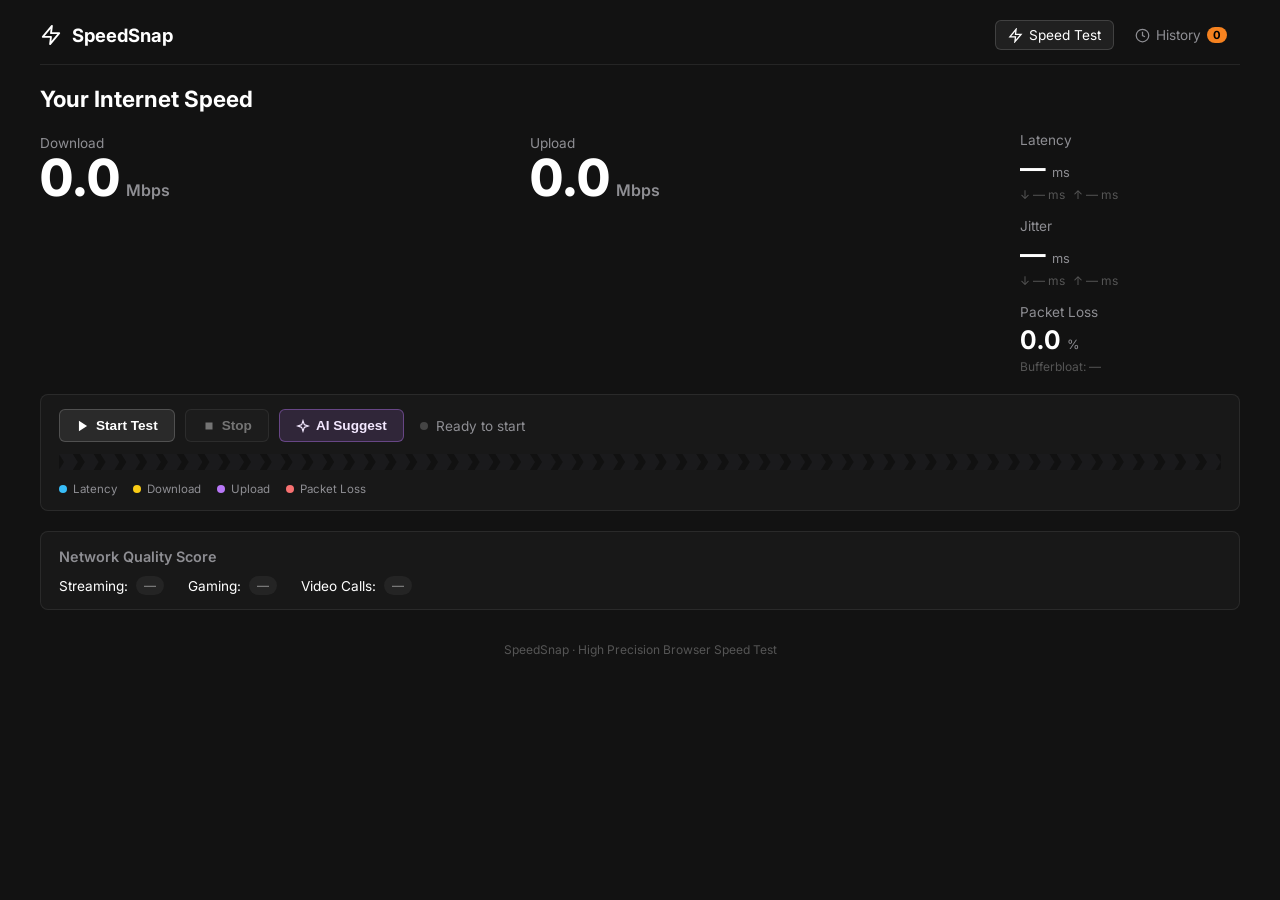
==== commit 03acf678: "optimize payload and solved vercel env variable issue" ====
--- a/index.html
+++ b/index.html
@@ -192,7 +192,7 @@
             <button id="saveAiKeyBtn" class="action-button primary-action" style="padding:6px 14px;font-size:0.8rem;">Save</button>
           </div>
           <div class="ai-key-hint">
-            <span>Saved in your browser localStorage.</span>
+            <span>Saved in browser localStorage.</span>
             <span>·</span>
             <a href="https://aistudio.google.com/app/apikey" target="_blank" rel="noopener">Get free API key &rarr;</a>
           </div>
--- a/css/style.css
+++ b/css/style.css
@@ -1,1347 +1,915 @@
+/* SpeedSnap — Core Stylesheet */
+
 :root {
-    --background-color: #121212;
-    --card-background: #181818;
-    --panel-background: #151515;
-    --border-subtle: rgba(255, 255, 255, 0.08);
-    --border-hover: rgba(255, 255, 255, 0.16);
-    --text-primary: #ffffff;
-    --text-muted: #8e8e93;
-    --text-dim: #555555;
-    --accent-orange: #f6821f;
-    --accent-purple: #b877f7;
-    --accent-blue: #3b82f6;
-    --accent-green: #22c55e;
-    --font-family: 'Inter', -apple-system, BlinkMacSystemFont, 'Segoe UI', Roboto, sans-serif;
+  --bg: #121212;
+  --card: #181818;
+  --border: rgba(255, 255, 255, 0.08);
+  --text: #ffffff;
+  --muted: #8e8e93;
+  --dim: #555555;
+  --orange: #f6821f;
+  --purple: #b877f7;
+  --blue: #3b82f6;
+  --font: 'Inter', -apple-system, BlinkMacSystemFont, 'Segoe UI', Roboto, sans-serif;
 }
 
 * {
-    box-sizing: border-box;
-    margin: 0;
-    padding: 0;
+  box-sizing: border-box;
+  margin: 0;
+  padding: 0;
 }
 
 body {
-    background-color: var(--background-color);
-    color: var(--text-primary);
-    font-family: var(--font-family);
-    min-height: 100vh;
-    display: flex;
-    justify-content: center;
-    padding: 24px 20px;
-    -webkit-font-smoothing: antialiased;
+  background-color: var(--bg);
+  color: var(--text);
+  font-family: var(--font);
+  min-height: 100vh;
+  display: flex;
+  justify-content: center;
+  padding: 20px;
+  -webkit-font-smoothing: antialiased;
 }
 
 .app-container {
-    width: 100%;
-    max-width: 1220px;
-    display: flex;
-    flex-direction: column;
-    gap: 20px;
-}
-
+  width: 100%;
+  max-width: 1200px;
+  display: flex;
+  flex-direction: column;
+  gap: 20px;
+}
+
+/* Header & Navbar */
 .navbar {
-    display: flex;
-    align-items: center;
-    justify-content: space-between;
-    padding-bottom: 16px;
-    border-bottom: 1px solid var(--border-subtle);
+  display: flex;
+  align-items: center;
+  justify-content: space-between;
+  padding-bottom: 14px;
+  border-bottom: 1px solid var(--border);
 }
 
 .brand {
-    display: flex;
-    align-items: center;
-    gap: 10px;
+  display: flex;
+  align-items: center;
+  gap: 10px;
+  font-weight: 700;
+  font-size: 1.15rem;
 }
 
 .brand-icon {
-    width: 24px;
-    height: 24px;
-    color: #ffffff;
-}
-
-.brand-title {
-    font-size: 1.15rem;
-    font-weight: 700;
-    letter-spacing: -0.2px;
-}
-
-.brand-tag {
-    font-size: 0.8rem;
-    color: var(--text-dim);
-    font-weight: 500;
-}
-
+  width: 22px;
+  height: 22px;
+}
+
+.nav-links {
+  display: flex;
+  gap: 8px;
+}
+
+.nav-link {
+  display: inline-flex;
+  align-items: center;
+  gap: 6px;
+  padding: 6px 12px;
+  font-size: 0.85rem;
+  color: var(--muted);
+  text-decoration: none;
+  border-radius: 6px;
+  border: 1px solid transparent;
+  transition: all 0.15s ease;
+}
+
+.nav-link:hover,
+.nav-link.active {
+  color: #ffffff;
+  background-color: #202020;
+  border-color: rgba(255, 255, 255, 0.15);
+}
+
+.nav-count-badge {
+  background-color: var(--orange);
+  color: #000000;
+  font-size: 0.7rem;
+  font-weight: 700;
+  padding: 1px 6px;
+  border-radius: 10px;
+}
+
+/* Dashboard Metrics Grid & Canvas */
 .main-content {
-    display: flex;
-    flex-direction: column;
-    gap: 20px;
+  display: flex;
+  flex-direction: column;
+  gap: 20px;
 }
 
 .title-heading h1,
 .history-page-header h1 {
-    font-size: 1.45rem;
-    font-weight: 700;
-    letter-spacing: -0.4px;
-    color: #ffffff;
+  font-size: 1.4rem;
+  font-weight: 700;
 }
 
 .metrics-grid {
+  display: grid;
+  grid-template-columns: 1fr 1fr 220px;
+  gap: 24px;
+}
+
+.metric-column {
+  display: flex;
+  flex-direction: column;
+  gap: 6px;
+}
+
+.metric-label,
+.stat-label {
+  font-size: 0.85rem;
+  color: var(--muted);
+}
+
+.metric-value-row {
+  display: flex;
+  align-items: baseline;
+  gap: 6px;
+}
+
+.primary-number {
+  font-size: clamp(2.5rem, 4vw, 3.4rem);
+  font-weight: 800;
+  font-feature-settings: "tnum";
+  line-height: 1;
+}
+
+.metric-unit {
+  font-size: 1rem;
+  color: var(--muted);
+  font-weight: 600;
+}
+
+.canvas-container {
+  width: 100%;
+  height: 110px;
+  margin-top: 6px;
+}
+
+canvas {
+  width: 100% !important;
+  height: 100% !important;
+  display: block;
+}
+
+/* Stats Column (Latency, Jitter, Loss, Bufferbloat) */
+.stats-column {
+  display: flex;
+  flex-direction: column;
+  gap: 16px;
+}
+
+.stat-card {
+  display: flex;
+  flex-direction: column;
+  gap: 4px;
+}
+
+.stat-value-row {
+  display: flex;
+  align-items: baseline;
+  gap: 6px;
+}
+
+.stat-value-row span:first-child {
+  font-size: 1.6rem;
+  font-weight: 700;
+  font-feature-settings: "tnum";
+}
+
+.stat-unit {
+  font-size: 0.8rem;
+  color: var(--muted);
+}
+
+.stat-range-row {
+  font-size: 0.75rem;
+  color: var(--dim);
+  display: flex;
+  gap: 8px;
+}
+
+/* Control Panel & Action Buttons */
+.control-panel {
+  display: flex;
+  flex-direction: column;
+  gap: 12px;
+  background-color: var(--card);
+  border: 1px solid var(--border);
+  border-radius: 8px;
+  padding: 14px 18px;
+}
+
+.button-group {
+  display: flex;
+  align-items: center;
+  gap: 10px;
+  flex-wrap: wrap;
+}
+
+.action-button {
+  background-color: #222222;
+  border: 1px solid rgba(255, 255, 255, 0.18);
+  color: #ffffff;
+  border-radius: 6px;
+  padding: 8px 16px;
+  font-size: 0.85rem;
+  font-weight: 600;
+  cursor: pointer;
+  display: inline-flex;
+  align-items: center;
+  gap: 6px;
+  transition: background-color 0.15s ease;
+}
+
+.action-button:hover:not(:disabled) {
+  background-color: #333333;
+}
+
+.action-button:disabled {
+  opacity: 0.4;
+  cursor: not-allowed;
+}
+
+.primary-action {
+  background-color: #2a2a2a;
+}
+
+.ai-suggest-btn {
+  background-color: rgba(184, 119, 247, 0.15);
+  border-color: rgba(184, 119, 247, 0.4);
+  color: #f3e8ff;
+}
+
+.ai-suggest-btn:hover:not(:disabled) {
+  background-color: rgba(184, 119, 247, 0.25);
+  border-color: var(--purple);
+}
+
+.danger-action {
+  background-color: rgba(239, 68, 68, 0.12);
+  border-color: rgba(239, 68, 68, 0.35);
+  color: #f87171;
+}
+
+.status-indicator {
+  display: flex;
+  align-items: center;
+  gap: 8px;
+  font-size: 0.85rem;
+  color: var(--muted);
+  margin-left: 6px;
+}
+
+.pulse-dot {
+  width: 8px;
+  height: 8px;
+  border-radius: 50%;
+  background-color: #444444;
+}
+
+.pulse-dot.active {
+  background-color: var(--orange);
+  box-shadow: 0 0 8px var(--orange);
+}
+
+/* Chevron Progress Bar & Legend */
+.chevron-progress-bar {
+  display: flex;
+  gap: 2px;
+  height: 16px;
+  width: 100%;
+  border-radius: 3px;
+  background-color: rgba(0, 0, 0, 0.3);
+}
+
+.chevron-segment {
+  flex: 1;
+  height: 100%;
+  background-color: #1a1a1c;
+  clip-path: polygon(
+    0 0,
+    calc(100% - 5px) 0,
+    100% 50%,
+    calc(100% - 5px) 100%,
+    0 100%,
+    5px 50%
+  );
+  transition: background-color 0.15s ease;
+}
+
+.chevron-segment.segment-blue {
+  background-color: #38bdf8;
+}
+
+.chevron-segment.segment-yellow {
+  background-color: #facc15;
+}
+
+.chevron-segment.segment-purple {
+  background-color: var(--purple);
+}
+
+.chevron-segment.segment-red {
+  background-color: #f87171;
+}
+
+.chevron-legend {
+  display: flex;
+  gap: 16px;
+  font-size: 0.72rem;
+  color: var(--muted);
+}
+
+.legend-item {
+  display: inline-flex;
+  align-items: center;
+  gap: 6px;
+}
+
+.legend-dot {
+  width: 8px;
+  height: 8px;
+  border-radius: 50%;
+}
+
+.legend-dot.dot-blue {
+  background-color: #38bdf8;
+}
+
+.legend-dot.dot-yellow {
+  background-color: #facc15;
+}
+
+.legend-dot.dot-purple {
+  background-color: var(--purple);
+}
+
+.legend-dot.dot-red {
+  background-color: #f87171;
+}
+
+/* Quality Badges */
+.quality-score-panel {
+  background-color: var(--card);
+  border: 1px solid var(--border);
+  border-radius: 8px;
+  padding: 14px 18px;
+  display: flex;
+  flex-direction: column;
+  gap: 10px;
+}
+
+.quality-title {
+  font-size: 0.9rem;
+  font-weight: 600;
+  color: var(--muted);
+}
+
+.quality-badges-row {
+  display: flex;
+  gap: 24px;
+  flex-wrap: wrap;
+}
+
+.quality-item {
+  display: flex;
+  align-items: center;
+  gap: 8px;
+  font-size: 0.85rem;
+}
+
+.quality-badge {
+  font-size: 0.75rem;
+  font-weight: 600;
+  padding: 2px 8px;
+  border-radius: 10px;
+  background-color: #242424;
+  color: #777777;
+}
+
+.badge-great {
+  background-color: #173420;
+  color: #4ade80;
+  border: 1px solid rgba(74, 222, 128, 0.2);
+}
+
+.badge-good {
+  background-color: #1d2e3d;
+  color: #60a5fa;
+  border: 1px solid rgba(96, 165, 250, 0.2);
+}
+
+.badge-fair {
+  background-color: #382713;
+  color: #fbbf24;
+  border: 1px solid rgba(251, 191, 36, 0.2);
+}
+
+.badge-poor {
+  background-color: #381717;
+  color: #f87171;
+  border: 1px solid rgba(248, 113, 113, 0.2);
+}
+
+/* History Page */
+.history-page-header {
+  display: flex;
+  align-items: center;
+  justify-content: space-between;
+  flex-wrap: wrap;
+  gap: 12px;
+}
+
+.history-subtitle {
+  font-size: 0.85rem;
+  color: var(--muted);
+}
+
+.history-stats-grid {
+  display: grid;
+  grid-template-columns: repeat(4, 1fr);
+  gap: 14px;
+}
+
+.history-stat-card {
+  background-color: var(--card);
+  border: 1px solid var(--border);
+  border-radius: 8px;
+  padding: 14px 16px;
+  display: flex;
+  flex-direction: column;
+  gap: 4px;
+}
+
+.stat-card-label {
+  font-size: 0.72rem;
+  color: var(--muted);
+  text-transform: uppercase;
+}
+
+.stat-card-number {
+  font-size: 1.5rem;
+  font-weight: 800;
+  font-feature-settings: "tnum";
+}
+
+.history-toolbar {
+  display: flex;
+  align-items: center;
+  justify-content: space-between;
+  flex-wrap: wrap;
+  gap: 10px;
+  background-color: var(--card);
+  border: 1px solid var(--border);
+  border-radius: 8px;
+  padding: 10px 16px;
+}
+
+.search-box {
+  display: flex;
+  align-items: center;
+  gap: 8px;
+  background-color: #121212;
+  border: 1px solid var(--border);
+  border-radius: 6px;
+  padding: 6px 10px;
+}
+
+.search-box input {
+  background: transparent;
+  border: none;
+  outline: none;
+  color: #ffffff;
+  font-size: 0.85rem;
+  width: 220px;
+}
+
+.history-list-grid {
+  display: flex;
+  flex-direction: column;
+  gap: 12px;
+}
+
+.history-card {
+  background-color: var(--card);
+  border: 1px solid var(--border);
+  border-radius: 8px;
+  padding: 14px 18px;
+  display: flex;
+  flex-direction: column;
+  gap: 12px;
+}
+
+.history-card-header {
+  display: flex;
+  justify-content: space-between;
+  align-items: center;
+}
+
+.history-badge-time {
+  font-size: 0.75rem;
+  color: var(--muted);
+}
+
+.history-card-actions {
+  display: flex;
+  gap: 8px;
+}
+
+.history-delete-btn {
+  background: transparent;
+  border: 1px solid var(--border);
+  color: #f87171;
+  border-radius: 4px;
+  padding: 3px 8px;
+  font-size: 0.75rem;
+  cursor: pointer;
+}
+
+.history-metrics-row {
+  display: grid;
+  grid-template-columns: repeat(4, 1fr);
+  gap: 10px;
+}
+
+.history-metric-box {
+  background-color: #121212;
+  border: 1px solid var(--border);
+  border-radius: 6px;
+  padding: 10px 12px;
+  display: flex;
+  flex-direction: column;
+  gap: 2px;
+}
+
+.history-metric-label {
+  font-size: 0.72rem;
+  color: var(--muted);
+}
+
+.history-metric-val {
+  font-size: 0.95rem;
+}
+
+.val-num {
+  font-weight: 700;
+}
+
+.val-unit {
+  font-size: 0.75rem;
+  color: var(--muted);
+}
+
+.metric-box-down .val-num {
+  color: var(--orange);
+}
+
+.metric-box-up .val-num {
+  color: var(--purple);
+}
+
+.metric-box-ping .val-num {
+  color: #38bdf8;
+}
+
+.metric-box-bloat .val-num {
+  color: #fbbf24;
+}
+
+.history-empty-state {
+  display: flex;
+  flex-direction: column;
+  align-items: center;
+  justify-content: center;
+  padding: 50px 20px;
+  text-align: center;
+  gap: 10px;
+  background-color: var(--card);
+  border: 1px dashed var(--border);
+  border-radius: 8px;
+}
+
+/* AI Diagnostic Modal */
+.ai-modal-backdrop {
+  position: fixed;
+  inset: 0;
+  background-color: rgba(0, 0, 0, 0.75);
+  backdrop-filter: blur(6px);
+  z-index: 999;
+  display: flex;
+  align-items: center;
+  justify-content: center;
+  padding: 20px;
+  opacity: 0;
+  pointer-events: none;
+  transition: opacity 0.2s ease;
+}
+
+.ai-modal-backdrop.active {
+  opacity: 1;
+  pointer-events: auto;
+}
+
+.ai-modal-card {
+  width: 100%;
+  max-width: 760px;
+  max-height: 85vh;
+  background-color: #161616;
+  border: 1px solid rgba(255, 255, 255, 0.12);
+  border-radius: 10px;
+  box-shadow: 0 20px 50px rgba(0, 0, 0, 0.8);
+  display: flex;
+  flex-direction: column;
+  overflow: hidden;
+}
+
+.ai-modal-header {
+  padding: 14px 20px;
+  display: flex;
+  align-items: center;
+  justify-content: space-between;
+  border-bottom: 1px solid var(--border);
+  background-color: #1a1a1a;
+}
+
+.ai-modal-title {
+  font-size: 1.05rem;
+  font-weight: 700;
+}
+
+.ai-modal-subtitle {
+  font-size: 0.78rem;
+  color: var(--muted);
+}
+
+.ai-modal-actions {
+  display: flex;
+  align-items: center;
+  gap: 6px;
+}
+
+.ai-action-btn {
+  background-color: #252525;
+  border: 1px solid var(--border);
+  color: var(--muted);
+  border-radius: 6px;
+  padding: 5px 10px;
+  font-size: 0.78rem;
+  cursor: pointer;
+  transition: all 0.15s ease;
+}
+
+.ai-action-btn:hover {
+  color: #ffffff;
+  background-color: #333333;
+}
+
+.ai-close-btn {
+  background: transparent;
+  border: none;
+  color: var(--muted);
+  font-size: 1.4rem;
+  cursor: pointer;
+  padding: 0 6px;
+  line-height: 1;
+}
+
+.ai-key-config-bar {
+  background-color: #141416;
+  border-bottom: 1px solid var(--border);
+  padding: 10px 20px;
+  display: flex;
+  flex-direction: column;
+  gap: 8px;
+}
+
+.ai-key-config-row {
+  display: flex;
+  gap: 8px;
+  flex-wrap: wrap;
+}
+
+.ai-key-input {
+  flex: 1;
+  min-width: 180px;
+  background-color: #0d0d0f;
+  border: 1px solid var(--border);
+  border-radius: 6px;
+  padding: 6px 10px;
+  color: #ffffff;
+  font-size: 0.8rem;
+  outline: none;
+  font-family: monospace;
+}
+
+.ai-model-select {
+  background-color: #0d0d0f;
+  border: 1px solid var(--border);
+  border-radius: 6px;
+  padding: 6px 10px;
+  color: #e5e5e5;
+  font-size: 0.8rem;
+}
+
+.ai-key-hint {
+  font-size: 0.72rem;
+  color: var(--dim);
+  display: flex;
+  gap: 8px;
+}
+
+.ai-key-hint a {
+  color: #60a5fa;
+  text-decoration: none;
+}
+
+.ai-metrics-snapshot {
+  display: flex;
+  gap: 8px;
+  padding: 10px 20px;
+  background-color: #131313;
+  border-bottom: 1px solid var(--border);
+  overflow-x: auto;
+  white-space: nowrap;
+}
+
+.snapshot-chip {
+  font-size: 0.75rem;
+  padding: 3px 8px;
+  border-radius: 6px;
+  background-color: #1e1e1e;
+  border: 1px solid var(--border);
+  display: inline-flex;
+  gap: 6px;
+  color: #e5e5e5;
+}
+
+.chip-label {
+  color: var(--muted);
+}
+
+.chip-down strong {
+  color: var(--orange);
+}
+
+.chip-up strong {
+  color: var(--purple);
+}
+
+.chip-ping strong {
+  color: #38bdf8;
+}
+
+.chip-jitter strong {
+  color: #93c5fd;
+}
+
+.chip-bloat strong {
+  color: #fbbf24;
+}
+
+.ai-modal-content {
+  padding: 20px;
+  overflow-y: auto;
+  flex: 1;
+  display: flex;
+  flex-direction: column;
+  gap: 12px;
+}
+
+.ai-loading-state {
+  display: flex;
+  flex-direction: column;
+  align-items: center;
+  justify-content: center;
+  padding: 30px;
+  text-align: center;
+  gap: 10px;
+}
+
+.ai-spinner {
+  width: 28px;
+  height: 28px;
+  border: 3px solid rgba(255, 255, 255, 0.15);
+  border-top-color: var(--blue);
+  border-radius: 50%;
+  animation: spin 0.8s linear infinite;
+}
+
+@keyframes spin {
+  to {
+    transform: rotate(360deg);
+  }
+}
+
+.ai-h3 {
+  font-size: 0.95rem;
+  font-weight: 600;
+  color: var(--purple);
+  margin-top: 6px;
+}
+
+.ai-p {
+  font-size: 0.85rem;
+  color: #d1d1d6;
+  line-height: 1.5;
+}
+
+.ai-li {
+  font-size: 0.85rem;
+  color: #e5e5e5;
+  margin-left: 18px;
+  line-height: 1.5;
+}
+
+.ai-quota-badge {
+  margin-top: 14px;
+  padding: 8px 12px;
+  border-radius: 6px;
+  background-color: rgba(184, 119, 247, 0.08);
+  border: 1px solid rgba(184, 119, 247, 0.25);
+  font-size: 0.78rem;
+  color: #e5e5e5;
+}
+
+.ai-error-box {
+  background-color: #17171a;
+  border: 1px solid rgba(248, 113, 113, 0.25);
+  border-radius: 6px;
+  padding: 18px;
+  display: flex;
+  flex-direction: column;
+  gap: 10px;
+}
+
+.ai-error-box.key-prompt-box {
+  border-color: rgba(184, 119, 247, 0.35);
+}
+
+.ai-key-input-row {
+  display: flex;
+  gap: 8px;
+  flex-wrap: wrap;
+}
+
+.app-footer {
+  text-align: center;
+  font-size: 0.75rem;
+  color: var(--dim);
+  padding: 12px 0;
+}
+
+/* Responsive */
+@media (max-width: 960px) {
+  .metrics-grid {
+    grid-template-columns: 1fr 1fr;
+  }
+
+  .stats-column {
+    grid-column: span 2;
     display: grid;
-    grid-template-columns: 1fr 1fr 220px;
-    gap: 24px;
-    align-items: start;
-}
-
-.metric-column {
-    background: transparent;
-    display: flex;
+    grid-template-columns: repeat(3, 1fr);
+    gap: 12px;
+  }
+
+  .history-stats-grid {
+    grid-template-columns: repeat(2, 1fr);
+  }
+
+  .history-metrics-row {
+    grid-template-columns: repeat(2, 1fr);
+  }
+}
+
+@media (max-width: 640px) {
+  .metrics-grid {
+    grid-template-columns: 1fr;
+  }
+
+  .stats-column {
+    grid-column: span 1;
+    grid-template-columns: 1fr;
+  }
+
+  .history-stats-grid {
+    grid-template-columns: 1fr;
+  }
+
+  .history-metrics-row {
+    grid-template-columns: 1fr;
+  }
+
+  .quality-badges-row {
     flex-direction: column;
     gap: 8px;
-}
-
-.metric-header {
-    display: flex;
-    flex-direction: column;
-    gap: 6px;
-}
-
-.metric-label {
-    font-size: 0.85rem;
-    font-weight: 500;
-    color: var(--text-muted);
-    display: flex;
-    align-items: center;
-    gap: 4px;
-}
-
-.info-icon {
-    font-size: 0.75rem;
-    opacity: 0.6;
-    cursor: default;
-}
-
-.metric-value-row {
-    display: flex;
-    align-items: baseline;
-    gap: 8px;
-}
-
-.primary-number {
-    font-size: clamp(2.5rem, 4vw, 3.6rem);
-    font-weight: 800;
-    font-feature-settings: "tnum";
-    letter-spacing: -1.5px;
-    color: #ffffff;
-    line-height: 1;
-}
-
-.metric-unit {
-    font-size: 1rem;
-    font-weight: 600;
-    color: var(--text-muted);
-}
-
-.canvas-container {
+  }
+
+  .search-box input {
     width: 100%;
-    height: 120px;
-    position: relative;
-    margin-top: 8px;
-}
-
-.percentile-indicator {
-    position: absolute;
-    top: 18px;
-    left: 0;
-    font-size: 0.7rem;
-    color: var(--text-dim);
-    letter-spacing: 0.3px;
-    pointer-events: none;
-    z-index: 2;
-}
-
-canvas {
-    width: 100% !important;
-    height: 100% !important;
-    display: block;
-}
-
-.stats-column {
-    display: flex;
-    flex-direction: column;
-    gap: 18px;
-    padding-top: 2px;
-}
-
-.stat-card {
-    display: flex;
-    flex-direction: column;
-    gap: 4px;
-}
-
-.stat-label {
-    font-size: 0.85rem;
-    color: var(--text-muted);
-    font-weight: 500;
-    display: flex;
-    align-items: center;
-    gap: 4px;
-}
-
-.stat-value-row {
-    display: flex;
-    align-items: baseline;
-    gap: 6px;
-}
-
-.stat-value-row span:first-child {
-    font-size: 1.75rem;
-    font-weight: 700;
-    color: #ffffff;
-    font-feature-settings: "tnum";
-}
-
-.stat-unit {
-    font-size: 0.85rem;
-    color: var(--text-muted);
-    font-weight: 600;
-}
-
-.stat-range-row {
-    font-size: 0.75rem;
-    color: var(--text-dim);
-    display: flex;
-    gap: 10px;
-}
-
-.control-panel {
-    display: flex;
-    flex-direction: column;
-    gap: 12px;
-    background-color: var(--card-background);
-    border: 1px solid var(--border-subtle);
-    border-radius: 8px;
-    padding: 14px 18px;
-}
-
-.button-group {
-    display: flex;
-    align-items: center;
-    gap: 12px;
-}
-
-.action-button {
-    border: 1px solid rgba(255, 255, 255, 0.18);
-    background-color: #222222;
-    color: #ffffff;
-    border-radius: 6px;
-    padding: 8px 18px;
-    font-size: 0.85rem;
-    font-weight: 600;
-    cursor: pointer;
-    display: inline-flex;
-    align-items: center;
-    gap: 8px;
-    transition: all 0.15s ease-in-out;
-}
-
-.action-button:hover:not(:disabled) {
-    background-color: #2d2d2d;
-    border-color: rgba(255, 255, 255, 0.3);
-}
-
-.action-button:disabled {
-    opacity: 0.35;
-    cursor: not-allowed;
-}
-
-.primary-action {
-    background-color: #2a2a2a;
-    border-color: rgba(255, 255, 255, 0.25);
-}
-
-.primary-action:hover:not(:disabled) {
-    background-color: #363636;
-}
-
-.status-indicator {
-    display: flex;
-    align-items: center;
-    gap: 8px;
-    font-size: 0.85rem;
-    color: var(--text-muted);
-    margin-left: 8px;
-}
-
-.pulse-dot {
-    width: 8px;
-    height: 8px;
-    border-radius: 50%;
-    background-color: #444444;
-    display: inline-block;
-    transition: all 0.2s ease;
-}
-
-.pulse-dot.active {
-    background-color: var(--accent-orange);
-    box-shadow: 0 0 10px var(--accent-orange);
-    animation: dotPulse 1.2s infinite ease-in-out;
-}
-
-@keyframes dotPulse {
-
-    0%,
-    100% {
-        opacity: 1;
-    }
-
-    50% {
-        opacity: 0.35;
-    }
-}
-
-.chevron-progress-bar {
-    display: flex;
-    gap: 2px;
-    height: 18px;
-    width: 100%;
-    overflow: hidden;
-    border-radius: 3px;
-    background-color: rgba(0, 0, 0, 0.25);
-    padding: 1px 0;
-}
-
-.chevron-segment {
-    flex: 1;
-    height: 100%;
-    background-color: #1a1a1c;
-    clip-path: polygon(0 0,
-            calc(100% - 6px) 0,
-            100% 50%,
-            calc(100% - 6px) 100%,
-            0 100%,
-            6px 50%);
-    transition: background-color 0.15s ease, filter 0.15s ease, box-shadow 0.15s ease;
-}
-
-.chevron-segment.segment-blue {
-    background-color: #38bdf8;
-    box-shadow: 0 0 8px rgba(56, 189, 248, 0.4);
-}
-
-.chevron-segment.segment-yellow {
-    background-color: #facc15;
-    box-shadow: 0 0 8px rgba(250, 204, 21, 0.4);
-}
-
-.chevron-segment.segment-purple {
-    background-color: #c084fc;
-    box-shadow: 0 0 8px rgba(192, 132, 252, 0.4);
-}
-
-.chevron-segment.segment-red {
-    background-color: #f87171;
-    box-shadow: 0 0 8px rgba(248, 113, 113, 0.45);
-}
-
-.chevron-segment.segment-active {
-    filter: brightness(1.35);
-    animation: chevronTipPulse 0.45s infinite alternate ease-in-out;
-}
-
-@keyframes chevronTipPulse {
-    from {
-        filter: brightness(1.2);
-    }
-
-    to {
-        filter: brightness(1.55);
-    }
-}
-
-.chevron-legend {
-    display: flex;
-    align-items: center;
-    gap: 20px;
-    padding-top: 2px;
-    font-size: 0.72rem;
-    color: var(--text-muted);
-}
-
-.legend-item {
-    display: inline-flex;
-    align-items: center;
-    gap: 6px;
-}
-
-.legend-dot {
-    width: 8px;
-    height: 8px;
-    border-radius: 50%;
-    display: inline-block;
-}
-
-.legend-dot.dot-blue {
-    background-color: #38bdf8;
-    box-shadow: 0 0 6px rgba(56, 189, 248, 0.6);
-}
-
-.legend-dot.dot-yellow {
-    background-color: #facc15;
-    box-shadow: 0 0 6px rgba(250, 204, 21, 0.6);
-}
-
-.legend-dot.dot-purple {
-    background-color: #c084fc;
-    box-shadow: 0 0 6px rgba(192, 132, 252, 0.6);
-}
-
-.legend-dot.dot-red {
-    background-color: #f87171;
-    box-shadow: 0 0 6px rgba(248, 113, 113, 0.6);
-}
-
-.quality-score-panel {
-    background-color: var(--card-background);
-    border: 1px solid var(--border-subtle);
-    border-radius: 8px;
-    padding: 16px 20px;
-    display: flex;
-    flex-direction: column;
-    gap: 12px;
-}
-
-.quality-title {
-    font-size: 0.9rem;
-    font-weight: 600;
-    color: var(--text-muted);
-    display: flex;
-    align-items: center;
-    gap: 4px;
-}
-
-.quality-badges-row {
-    display: flex;
-    gap: 36px;
-    flex-wrap: wrap;
-    align-items: center;
-}
-
-.quality-item {
-    display: flex;
-    align-items: center;
-    gap: 10px;
-}
-
-.quality-name {
-    font-size: 0.85rem;
-    font-weight: 500;
-    color: #e5e5e5;
-}
-
-.quality-badge {
-    font-size: 0.75rem;
-    font-weight: 600;
-    padding: 3px 10px;
-    border-radius: 12px;
-    background-color: #242424;
-    color: #777777;
-    letter-spacing: 0.3px;
-}
-
-.badge-great {
-    background-color: #173420;
-    color: #4ade80;
-    border: 1px solid rgba(74, 222, 128, 0.2);
-}
-
-.badge-good {
-    background-color: #1d2e3d;
-    color: #60a5fa;
-    border: 1px solid rgba(96, 165, 250, 0.2);
-}
-
-.badge-fair {
-    background-color: #382713;
-    color: #fbbf24;
-    border: 1px solid rgba(251, 191, 36, 0.2);
-}
-
-.badge-poor {
-    background-color: #381717;
-    color: #f87171;
-    border: 1px solid rgba(248, 113, 113, 0.2);
-}
-
-.app-footer {
-    text-align: center;
-    font-size: 0.75rem;
-    color: var(--text-dim);
-    padding: 14px 0;
-}
-
-@media (max-width: 960px) {
-    .metrics-grid {
-        grid-template-columns: 1fr 1fr;
-    }
-
-    .stats-column {
-        grid-column: span 2;
-        display: grid;
-        grid-template-columns: repeat(3, 1fr);
-        gap: 14px;
-    }
-}
-
-@media (max-width: 640px) {
-    .metrics-grid {
-        grid-template-columns: 1fr;
-    }
-
-    .stats-column {
-        grid-column: span 1;
-        grid-template-columns: 1fr;
-    }
-
-    .quality-badges-row {
-        flex-direction: column;
-        align-items: flex-start;
-        gap: 12px;
-    }
-}
-
-/* ==========================================================================
-   Navigation Tabs & Actions
-   ========================================================================== */
-
-.nav-links {
-    display: flex;
-    align-items: center;
-    gap: 10px;
-}
-
-.nav-link {
-    display: inline-flex;
-    align-items: center;
-    gap: 7px;
-    padding: 6px 14px;
-    font-size: 0.85rem;
-    font-weight: 500;
-    color: var(--text-muted);
-    text-decoration: none;
-    border-radius: 6px;
-    border: 1px solid transparent;
-    transition: all 0.15s ease-in-out;
-}
-
-.nav-link:hover {
-    color: #ffffff;
-    background-color: rgba(255, 255, 255, 0.05);
-    border-color: var(--border-subtle);
-}
-
-.nav-link.active {
-    color: #ffffff;
-    background-color: #202020;
-    border-color: rgba(255, 255, 255, 0.18);
-    font-weight: 600;
-}
-
-.nav-count-badge {
-    display: inline-flex;
-    align-items: center;
-    justify-content: center;
-    background-color: var(--accent-orange);
-    color: #000000;
-    font-size: 0.7rem;
-    font-weight: 700;
-    padding: 1px 6px;
-    border-radius: 10px;
-    line-height: 1.2;
-}
-
-.nav-action-btn {
-    background-color: transparent;
-    color: var(--text-muted);
-    border: 1px solid var(--border-subtle);
-    border-radius: 6px;
-    padding: 6px 12px;
-    font-size: 0.8rem;
-    font-weight: 500;
-    cursor: pointer;
-    display: inline-flex;
-    align-items: center;
-    gap: 6px;
-    transition: all 0.15s ease;
-}
-
-.nav-action-btn:hover {
-    color: #ffffff;
-    background-color: #222222;
-    border-color: rgba(255, 255, 255, 0.25);
-}
-
-/* ==========================================================================
-   AI Suggest Buttons
-   ========================================================================== */
-
-.ai-suggest-btn {
-    background: linear-gradient(135deg, rgba(184, 119, 247, 0.16), rgba(246, 130, 31, 0.16));
-    border: 1px solid rgba(184, 119, 247, 0.4);
-    color: #f3e8ff;
-    position: relative;
-    overflow: hidden;
-}
-
-.ai-suggest-btn:hover:not(:disabled) {
-    background: linear-gradient(135deg, rgba(184, 119, 247, 0.28), rgba(246, 130, 31, 0.28));
-    border-color: rgba(184, 119, 247, 0.7);
-    box-shadow: 0 0 16px rgba(184, 119, 247, 0.25);
-    transform: translateY(-1px);
-}
-
-.ai-suggest-btn svg {
-    color: #c084fc;
-}
-
-.ai-suggest-btn.pulse-ready {
-    animation: aiButtonGlow 2s infinite ease-in-out;
-    border-color: #c084fc;
-}
-
-@keyframes aiButtonGlow {
-
-    0%,
-    100% {
-        box-shadow: 0 0 10px rgba(184, 119, 247, 0.35);
-    }
-
-    50% {
-        box-shadow: 0 0 20px rgba(246, 130, 31, 0.55);
-    }
-}
-
-.danger-action {
-    background-color: rgba(239, 68, 68, 0.12);
-    border-color: rgba(239, 68, 68, 0.35);
-    color: #f87171;
-}
-
-.danger-action:hover:not(:disabled) {
-    background-color: rgba(239, 68, 68, 0.25);
-    border-color: rgba(239, 68, 68, 0.6);
-    color: #ffffff;
-}
-
-/* ==========================================================================
-   AI Modal & Diagnostics Window
-   ========================================================================== */
-
-.ai-modal-backdrop {
-    position: fixed;
-    inset: 0;
-    background-color: rgba(0, 0, 0, 0.75);
-    backdrop-filter: blur(8px);
-    -webkit-backdrop-filter: blur(8px);
-    z-index: 999;
-    display: flex;
-    align-items: center;
-    justify-content: center;
-    padding: 20px;
-    opacity: 0;
-    pointer-events: none;
-    transition: opacity 0.2s ease;
-}
-
-.ai-modal-backdrop.active {
-    opacity: 1;
-    pointer-events: auto;
-}
-
-.ai-modal-card {
-    width: 100%;
-    max-width: 820px;
-    max-height: 88vh;
-    background-color: #161616;
-    border: 1px solid rgba(255, 255, 255, 0.14);
-    border-radius: 12px;
-    box-shadow: 0 24px 60px rgba(0, 0, 0, 0.85);
-    display: flex;
-    flex-direction: column;
-    overflow: hidden;
-    animation: modalSlideUp 0.25s cubic-bezier(0.16, 1, 0.3, 1);
-}
-
-@keyframes modalSlideUp {
-    from {
-        opacity: 0;
-        transform: translateY(20px) scale(0.98);
-    }
-
-    to {
-        opacity: 1;
-        transform: translateY(0) scale(1);
-    }
-}
-
-.ai-modal-header {
-    padding: 18px 24px;
-    display: flex;
-    align-items: center;
-    justify-content: space-between;
-    border-bottom: 1px solid var(--border-subtle);
-    background-color: #1a1a1a;
-}
-
-.ai-modal-brand {
-    display: flex;
-    align-items: center;
-    gap: 12px;
-}
-
-.ai-sparkle-icon {
-    width: 38px;
-    height: 38px;
-    border-radius: 8px;
-    background: linear-gradient(135deg, rgba(184, 119, 247, 0.2), rgba(246, 130, 31, 0.2));
-    border: 1px solid rgba(184, 119, 247, 0.4);
-    display: flex;
-    align-items: center;
-    justify-content: center;
-    color: #c084fc;
-}
-
-.ai-modal-title {
-    font-size: 1.1rem;
-    font-weight: 700;
-    color: #ffffff;
-}
-
-.ai-modal-subtitle {
-    font-size: 0.8rem;
-    color: var(--text-muted);
-}
-
-.ai-modal-actions {
-    display: flex;
-    align-items: center;
-    gap: 8px;
-}
-
-.ai-action-btn {
-    background: #252525;
-    border: 1px solid var(--border-subtle);
-    color: var(--text-muted);
-    border-radius: 6px;
-    padding: 6px 12px;
-    font-size: 0.8rem;
-    font-weight: 500;
-    cursor: pointer;
-    display: inline-flex;
-    align-items: center;
-    gap: 6px;
-    transition: all 0.15s ease;
-}
-
-.ai-action-btn:hover {
-    background-color: #303030;
-    color: #ffffff;
-}
-
-.ai-close-btn {
-    background: transparent;
-    border: none;
-    color: var(--text-muted);
-    font-size: 1.6rem;
-    cursor: pointer;
-    line-height: 1;
-    padding: 2px 8px;
-    border-radius: 4px;
-    transition: color 0.15s ease;
-}
-
-.ai-close-btn:hover {
-    color: #ffffff;
-}
-
-.ai-metrics-snapshot {
-    display: flex;
-    gap: 8px;
-    padding: 12px 24px;
-    background-color: #131313;
-    border-bottom: 1px solid var(--border-subtle);
-    overflow-x: auto;
-    white-space: nowrap;
-}
-
-.snapshot-chip {
-    font-size: 0.75rem;
-    padding: 4px 10px;
-    border-radius: 6px;
-    background-color: #1e1e1e;
-    border: 1px solid var(--border-subtle);
-    display: inline-flex;
-    align-items: center;
-    gap: 6px;
-    color: #e5e5e5;
-}
-
-.snapshot-chip .chip-label {
-    color: var(--text-muted);
-}
-
-.chip-down strong {
-    color: var(--accent-orange);
-}
-
-.chip-up strong {
-    color: var(--accent-purple);
-}
-
-.chip-ping strong {
-    color: var(--accent-blue);
-}
-
-.chip-jitter strong {
-    color: #93c5fd;
-}
-
-.chip-bloat strong {
-    color: #fbbf24;
-}
-
-.chip-loss strong {
-    color: #f87171;
-}
-
-.ai-modal-content {
-    padding: 24px;
-    overflow-y: auto;
-    flex: 1;
-    display: flex;
-    flex-direction: column;
-}
-
-.ai-modal-footer {
-    padding: 14px 24px;
-    border-top: 1px solid var(--border-subtle);
-    background-color: #181818;
-    display: flex;
-    align-items: center;
-    justify-content: space-between;
-}
-
-.ai-model-tag {
-    font-size: 0.75rem;
-    color: var(--text-dim);
-}
-
-/* Simple AI Loading State */
-.ai-loading-state {
-    display: flex;
-    flex-direction: column;
-    align-items: center;
-    justify-content: center;
-    padding: 40px 20px;
-    text-align: center;
-    gap: 12px;
-}
-
-.ai-spinner {
-    width: 32px;
-    height: 32px;
-    border: 3px solid rgba(255, 255, 255, 0.15);
-    border-top-color: var(--accent-blue);
-    border-radius: 50%;
-    animation: aiSpin 0.8s linear infinite;
-}
-
-@keyframes aiSpin {
-    to {
-        transform: rotate(360deg);
-    }
-}
-
-.ai-loading-state p {
-    font-size: 0.9rem;
-    color: var(--text-muted);
-}
-
-/* Rendered AI Markdown Styling */
-.ai-diagnostic-rendered {
-    display: flex;
-    flex-direction: column;
-    gap: 14px;
-    line-height: 1.65;
-    color: #dedede;
-    font-size: 0.9rem;
-}
-
-.ai-h2 {
-    font-size: 1.15rem;
-    font-weight: 700;
-    color: #ffffff;
-    margin-top: 10px;
-    border-bottom: 1px solid rgba(255, 255, 255, 0.08);
-    padding-bottom: 6px;
-}
-
-.ai-h3 {
-    font-size: 1rem;
-    font-weight: 600;
-    color: #c084fc;
-    margin-top: 8px;
-}
-
-.ai-h4 {
-    font-size: 0.9rem;
-    font-weight: 600;
-    color: #93c5fd;
-}
-
-.ai-p {
-    margin: 2px 0;
-}
-
-.ai-ul {
-    padding-left: 20px;
-    display: flex;
-    flex-direction: column;
-    gap: 6px;
-}
-
-.ai-ol {
-    padding-left: 22px;
-    display: flex;
-    flex-direction: column;
-    gap: 8px;
-}
-
-.ai-divider {
-    border: none;
-    border-top: 1px solid var(--border-subtle);
-    margin: 12px 0;
-}
-
-.ai-li {
-    color: #e5e5e5;
-}
-
-.ai-li strong {
-    color: #ffffff;
-}
-
-.ai-inline-code {
-    background-color: #242424;
-    color: #f6821f;
-    padding: 2px 6px;
-    border-radius: 4px;
-    font-size: 0.82rem;
-    font-family: monospace;
-}
-
-.ai-quote {
-    border-left: 3px solid var(--accent-purple);
-    padding-left: 14px;
-    color: var(--text-muted);
-    font-style: italic;
-}
-
-/* AI Error / Key Input Box */
-.ai-key-config-bar {
-    background-color: #141416;
-    border-bottom: 1px solid var(--border-subtle);
-    padding: 10px 24px;
-    display: flex;
-    flex-direction: column;
-    gap: 8px;
-    animation: fadeInDown 0.15s ease-out;
-}
-
-@keyframes fadeInDown {
-    from {
-        opacity: 0;
-        transform: translateY(-6px);
-    }
-
-    to {
-        opacity: 1;
-        transform: translateY(0);
-    }
-}
-
-.ai-key-config-row {
-    display: flex;
-    align-items: center;
-    gap: 8px;
-    flex-wrap: wrap;
-}
-
-.ai-key-input {
-    flex: 1;
-    min-width: 200px;
-    background-color: #0d0d0f;
-    border: 1px solid var(--border-subtle);
-    border-radius: 6px;
-    padding: 7px 12px;
-    color: #ffffff;
-    font-size: 0.82rem;
-    outline: none;
-    font-family: monospace;
-    transition: border-color 0.15s ease;
-}
-
-.ai-key-input:focus {
-    border-color: var(--accent-purple);
-}
-
-.ai-model-select {
-    background-color: #0d0d0f;
-    border: 1px solid var(--border-subtle);
-    border-radius: 6px;
-    padding: 7px 10px;
-    color: #e5e5e5;
-    font-size: 0.8rem;
-    outline: none;
-    cursor: pointer;
-}
-
-.ai-key-hint {
-    font-size: 0.72rem;
-    color: var(--text-dim);
-    display: flex;
-    align-items: center;
-    gap: 8px;
-}
-
-.ai-key-hint a {
-    color: #60a5fa;
-    text-decoration: none;
-}
-
-.ai-key-hint a:hover {
-    text-decoration: underline;
-}
-
-.ai-error-box {
-    background-color: #17171a;
-    border: 1px solid rgba(248, 113, 113, 0.25);
-    border-radius: 8px;
-    padding: 24px;
-    display: flex;
-    flex-direction: column;
-    gap: 14px;
-}
-
-.ai-error-box.key-prompt-box {
-    border-color: rgba(184, 119, 247, 0.35);
-    background: linear-gradient(135deg, rgba(184, 119, 247, 0.04), rgba(246, 130, 31, 0.04));
-}
-
-.ai-error-box h4 {
-    color: #ffffff;
-    font-size: 1.05rem;
-    font-weight: 600;
-    display: flex;
-    align-items: center;
-    gap: 8px;
-}
-
-.ai-error-box p {
-    color: var(--text-muted);
-    font-size: 0.86rem;
-    line-height: 1.55;
-}
-
-.ai-key-input-row {
-    display: flex;
-    gap: 10px;
-    flex-wrap: wrap;
-}
-
-/* ==========================================================================
-   History Page Layout & Components
-   ========================================================================== */
-
-.history-page-header {
-    display: flex;
-    align-items: center;
-    justify-content: space-between;
-    flex-wrap: wrap;
-    gap: 16px;
-}
-
-.history-subtitle {
-    font-size: 0.85rem;
-    color: var(--text-muted);
-    margin-top: 4px;
-}
-
-.history-stats-grid {
-    display: grid;
-    grid-template-columns: repeat(4, 1fr);
-    gap: 16px;
-}
-
-.history-stat-card {
-    background-color: var(--card-background);
-    border: 1px solid var(--border-subtle);
-    border-radius: 8px;
-    padding: 16px 18px;
-    display: flex;
-    flex-direction: column;
-    gap: 6px;
-}
-
-.stat-card-label {
-    font-size: 0.75rem;
-    font-weight: 500;
-    color: var(--text-muted);
-    text-transform: uppercase;
-    letter-spacing: 0.5px;
-}
-
-.stat-card-number {
-    font-size: 1.6rem;
-    font-weight: 800;
-    color: #ffffff;
-    font-feature-settings: "tnum";
-}
-
-.stat-card-meta {
-    font-size: 0.7rem;
-    color: var(--text-dim);
-}
-
-.history-toolbar {
-    display: flex;
-    align-items: center;
-    justify-content: space-between;
-    flex-wrap: wrap;
-    gap: 14px;
-    background-color: var(--card-background);
-    border: 1px solid var(--border-subtle);
-    border-radius: 8px;
-    padding: 12px 18px;
-}
-
-.search-sort-group {
-    display: flex;
-    align-items: center;
-    gap: 14px;
-    flex-wrap: wrap;
-}
-
-.search-box {
-    display: flex;
-    align-items: center;
-    gap: 8px;
-    background-color: #121212;
-    border: 1px solid var(--border-subtle);
-    border-radius: 6px;
-    padding: 6px 12px;
-    color: var(--text-muted);
-}
-
-.search-box input {
-    background: transparent;
-    border: none;
-    outline: none;
-    color: #ffffff;
-    font-size: 0.85rem;
-    width: 240px;
-}
-
-.toolbar-actions {
-    display: flex;
-    align-items: center;
-    gap: 10px;
-}
-
-.history-list-grid {
-    display: flex;
-    flex-direction: column;
-    gap: 14px;
-}
-
-.history-card {
-    background-color: var(--card-background);
-    border: 1px solid var(--border-subtle);
-    border-radius: 8px;
-    padding: 16px 20px;
-    display: flex;
-    flex-direction: column;
-    gap: 14px;
-    transition: border-color 0.15s ease;
-}
-
-.history-card:hover {
-    border-color: rgba(255, 255, 255, 0.16);
-}
-
-.history-card-header {
-    display: flex;
-    align-items: center;
-    justify-content: space-between;
-}
-
-.history-badge-time {
-    font-size: 0.75rem;
-    font-weight: 700;
-    background-color: #242424;
-    color: #ffffff;
-    padding: 3px 8px;
-    border-radius: 4px;
-}
-
-.history-card-actions {
-    display: flex;
-    align-items: center;
-    gap: 10px;
-}
-
-.history-delete-btn {
-    background: transparent;
-    border: 1px solid transparent;
-    color: var(--text-dim);
-    border-radius: 6px;
-    padding: 6px;
-    cursor: pointer;
-    display: flex;
-    align-items: center;
-    justify-content: center;
-    transition: all 0.15s ease;
-}
-
-.history-delete-btn:hover {
-    color: #f87171;
-    background-color: rgba(248, 113, 113, 0.1);
-    border-color: rgba(248, 113, 113, 0.2);
-}
-
-.history-metrics-row {
-    display: grid;
-    grid-template-columns: repeat(4, 1fr);
-    gap: 16px;
-    background-color: #141414;
-    border: 1px solid rgba(255, 255, 255, 0.04);
-    border-radius: 6px;
-    padding: 12px 16px;
-}
-
-.history-metric-box {
-    display: flex;
-    flex-direction: column;
-    gap: 2px;
-}
-
-.history-metric-label {
-    font-size: 0.75rem;
-    color: var(--text-muted);
-    font-weight: 500;
-}
-
-.history-metric-val {
-    display: flex;
-    align-items: baseline;
-    gap: 4px;
-}
-
-.history-metric-val .val-num {
-    font-size: 1.4rem;
-    font-weight: 700;
-    font-feature-settings: "tnum";
-}
-
-.history-metric-val .val-unit {
-    font-size: 0.75rem;
-    color: var(--text-muted);
-}
-
-.metric-box-down .val-num {
-    color: var(--accent-orange);
-}
-
-.metric-box-up .val-num {
-    color: var(--accent-purple);
-}
-
-.metric-box-ping .val-num {
-    color: #60a5fa;
-}
-
-.metric-box-bloat .val-num {
-    color: #fbbf24;
-}
-
-/* History Empty State */
-.history-empty-state {
-    display: none;
-    flex-direction: column;
-    align-items: center;
-    justify-content: center;
-    text-align: center;
-    padding: 60px 20px;
-    background-color: var(--card-background);
-    border: 1px dashed rgba(255, 255, 255, 0.12);
-    border-radius: 8px;
-    gap: 12px;
-}
-
-.empty-icon-box {
-    width: 72px;
-    height: 72px;
-    border-radius: 50%;
-    background-color: #1e1e1e;
-    display: flex;
-    align-items: center;
-    justify-content: center;
-    color: var(--text-dim);
-    margin-bottom: 4px;
-}
-
-.history-empty-state h3 {
-    font-size: 1.15rem;
-    font-weight: 700;
-    color: #ffffff;
-}
-
-.history-empty-state p {
-    font-size: 0.85rem;
-    color: var(--text-muted);
-    max-width: 440px;
-}
-
-.empty-cta-btn {
-    margin-top: 10px;
-    text-decoration: none;
-}
-
-/* Responsive Overrides for History */
-@media (max-width: 960px) {
-    .history-stats-grid {
-        grid-template-columns: repeat(3, 1fr);
-    }
-
-    .history-metrics-row {
-        grid-template-columns: repeat(2, 1fr);
-    }
-}
-
-@media (max-width: 640px) {
-    .history-stats-grid {
-        grid-template-columns: 1fr;
-    }
-
-    .history-metrics-row {
-        grid-template-columns: 1fr;
-    }
-
-    .history-toolbar {
-        flex-direction: column;
-        align-items: stretch;
-    }
-
-    .search-box input {
-        width: 100%;
-    }
+  }
 }
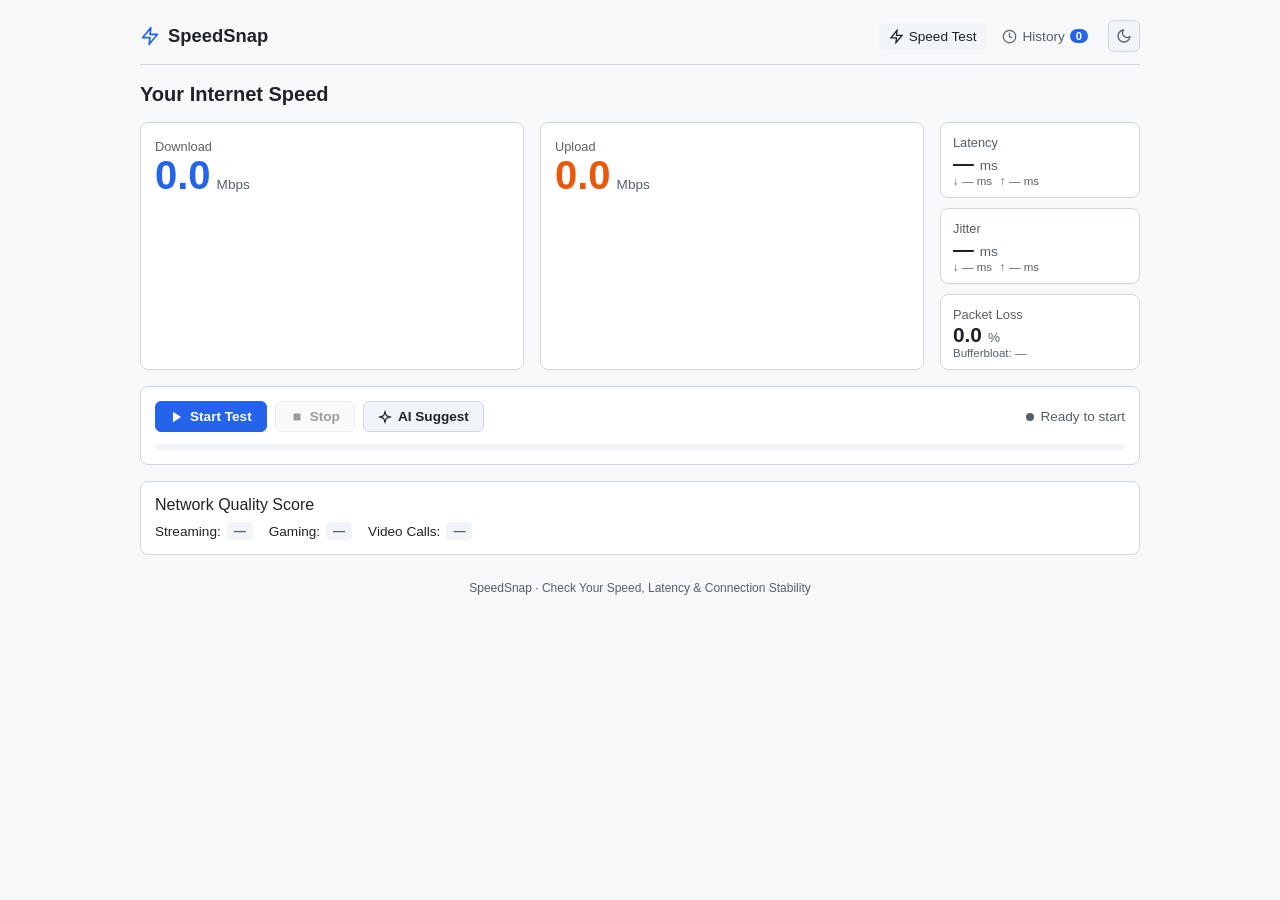
==== commit 7228c049: "added light and dark theme toggle" ====
--- a/index.html
+++ b/index.html
@@ -9,6 +9,7 @@
     <link rel="preconnect" href="https://fonts.gstatic.com" crossorigin>
     <link href="https://fonts.googleapis.com/css2?family=Inter:wght@400;500;600;700;800&display=swap" rel="stylesheet">
     <link rel="stylesheet" href="css/style.css">
+    <script src="js/theme.js"></script>
   </head>
   <body>
     <div class="app-container">
@@ -19,22 +20,25 @@
           </svg>
           <span class="brand-title">SpeedSnap</span>
         </div>
-        <nav class="nav-links">
-          <a href="index.html" class="nav-link active">
-            <svg viewBox="0 0 24 24" width="15" height="15" fill="none" stroke="currentColor" stroke-width="2">
-              <polygon points="13 2 3 14 12 14 11 22 21 10 12 10 13 2" />
-            </svg>
-            <span>Speed Test</span>
-          </a>
-          <a href="history.html" class="nav-link">
-            <svg viewBox="0 0 24 24" width="15" height="15" fill="none" stroke="currentColor" stroke-width="2">
-              <circle cx="12" cy="12" r="10"></circle>
-              <polyline points="12 6 12 12 16 14"></polyline>
-            </svg>
-            <span>History</span>
-            <span id="navHistoryCount" class="nav-count-badge">0</span>
-          </a>
-        </nav>
+        <div class="nav-right">
+          <nav class="nav-links">
+            <a href="index.html" class="nav-link active">
+              <svg viewBox="0 0 24 24" width="15" height="15" fill="none" stroke="currentColor" stroke-width="2">
+                <polygon points="13 2 3 14 12 14 11 22 21 10 12 10 13 2" />
+              </svg>
+              <span>Speed Test</span>
+            </a>
+            <a href="history.html" class="nav-link">
+              <svg viewBox="0 0 24 24" width="15" height="15" fill="none" stroke="currentColor" stroke-width="2">
+                <circle cx="12" cy="12" r="10"></circle>
+                <polyline points="12 6 12 12 16 14"></polyline>
+              </svg>
+              <span>History</span>
+              <span id="navHistoryCount" class="nav-count-badge">0</span>
+            </a>
+          </nav>
+          <button id="themeToggleBtn" class="theme-toggle-btn" aria-label="Toggle Theme" title="Toggle Theme"></button>
+        </div>
       </header>
 
       <main class="main-content">
@@ -132,12 +136,8 @@
               <span id="statusPhaseText">Ready to start</span>
             </div>
           </div>
-          <div id="chevronProgressBar" class="chevron-progress-bar"></div>
-          <div class="chevron-legend">
-            <span class="legend-item"><span class="legend-dot dot-blue"></span> Latency</span>
-            <span class="legend-item"><span class="legend-dot dot-yellow"></span> Download</span>
-            <span class="legend-item"><span class="legend-dot dot-purple"></span> Upload</span>
-            <span class="legend-item"><span class="legend-dot dot-red"></span> Packet Loss</span>
+          <div class="test-progress-bar">
+            <div id="progressBar" class="progress-fill"></div>
           </div>
         </section>
 
@@ -162,7 +162,7 @@
         </section>
 
         <footer class="app-footer">
-          <div>SpeedSnap · High Precision Browser Speed Test</div>
+          <div>SpeedSnap · Check Your Speed, Latency & Connection Stability</div>
         </footer>
       </main>
     </div>
--- a/css/style.css
+++ b/css/style.css
@@ -1,16 +1,31 @@
-/* SpeedSnap — Core Stylesheet */
+/* SpeedSnap — Minimal Stylesheet */
 
 :root {
-  --bg: #121212;
-  --card: #181818;
-  --border: rgba(255, 255, 255, 0.08);
-  --text: #ffffff;
-  --muted: #8e8e93;
-  --dim: #555555;
-  --orange: #f6821f;
-  --purple: #b877f7;
+  --bg: #f6f8fa;
+  --card: #ffffff;
+  --card-alt: #f1f5f9;
+  --border: #d0d7de;
+  --text: #1f2328;
+  --muted: #57606a;
+  --blue: #2563eb;
+  --green: #16a34a;
+  --orange: #ea580c;
+  --red: #dc2626;
+  --yellow: #ca8a04;
+}
+
+[data-theme="dark"] {
+  --bg: #0f1218;
+  --card: #171b22;
+  --card-alt: #21262d;
+  --border: #30363d;
+  --text: #f0f6fc;
+  --muted: #8b949e;
   --blue: #3b82f6;
-  --font: 'Inter', -apple-system, BlinkMacSystemFont, 'Segoe UI', Roboto, sans-serif;
+  --green: #22c55e;
+  --orange: #f97316;
+  --red: #ef4444;
+  --yellow: #eab308;
 }
 
 * {
@@ -20,97 +35,131 @@
 }
 
 body {
-  background-color: var(--bg);
+  background: var(--bg);
   color: var(--text);
-  font-family: var(--font);
+  font-family: -apple-system, BlinkMacSystemFont, "Segoe UI", Roboto, sans-serif;
   min-height: 100vh;
   display: flex;
   justify-content: center;
   padding: 20px;
-  -webkit-font-smoothing: antialiased;
 }
 
 .app-container {
   width: 100%;
-  max-width: 1200px;
-  display: flex;
-  flex-direction: column;
-  gap: 20px;
-}
-
-/* Header & Navbar */
+  max-width: 1000px;
+  display: flex;
+  flex-direction: column;
+  gap: 18px;
+}
+
+/* Navbar */
 .navbar {
   display: flex;
-  align-items: center;
   justify-content: space-between;
-  padding-bottom: 14px;
+  align-items: center;
   border-bottom: 1px solid var(--border);
+  padding-bottom: 12px;
 }
 
 .brand {
   display: flex;
   align-items: center;
+  gap: 8px;
+  font-weight: 700;
+  font-size: 1.15rem;
+}
+
+.brand-icon {
+  width: 20px;
+  height: 20px;
+  color: var(--blue);
+}
+
+.nav-right {
+  display: flex;
+  align-items: center;
   gap: 10px;
-  font-weight: 700;
-  font-size: 1.15rem;
-}
-
-.brand-icon {
-  width: 22px;
-  height: 22px;
 }
 
 .nav-links {
   display: flex;
-  gap: 8px;
+  gap: 6px;
 }
 
 .nav-link {
   display: inline-flex;
   align-items: center;
-  gap: 6px;
-  padding: 6px 12px;
+  gap: 5px;
+  padding: 6px 10px;
   font-size: 0.85rem;
   color: var(--muted);
   text-decoration: none;
   border-radius: 6px;
-  border: 1px solid transparent;
-  transition: all 0.15s ease;
 }
 
 .nav-link:hover,
 .nav-link.active {
-  color: #ffffff;
-  background-color: #202020;
-  border-color: rgba(255, 255, 255, 0.15);
+  color: var(--text);
+  background: var(--card-alt);
 }
 
 .nav-count-badge {
-  background-color: var(--orange);
-  color: #000000;
+  background: var(--blue);
+  color: #fff;
   font-size: 0.7rem;
   font-weight: 700;
   padding: 1px 6px;
   border-radius: 10px;
 }
 
-/* Dashboard Metrics Grid & Canvas */
+.theme-toggle-btn {
+  width: 32px;
+  height: 32px;
+  display: inline-flex;
+  align-items: center;
+  justify-content: center;
+  background: var(--card-alt);
+  border: 1px solid var(--border);
+  border-radius: 6px;
+  color: var(--muted);
+  cursor: pointer;
+}
+
+.theme-toggle-btn:hover {
+  color: var(--text);
+  border-color: var(--muted);
+}
+
+/* Common Card Containers */
 .main-content {
   display: flex;
   flex-direction: column;
-  gap: 20px;
-}
-
-.title-heading h1,
-.history-page-header h1 {
-  font-size: 1.4rem;
-  font-weight: 700;
-}
-
+  gap: 16px;
+}
+
+h1 {
+  font-size: 1.25rem;
+  font-weight: 700;
+}
+
+.metric-column,
+.stat-card,
+.control-panel,
+.quality-score-panel,
+.history-stat-card,
+.history-card,
+.history-toolbar {
+  background: var(--card);
+  border: 1px solid var(--border);
+  border-radius: 8px;
+  padding: 14px;
+}
+
+/* Metrics Grid */
 .metrics-grid {
   display: grid;
-  grid-template-columns: 1fr 1fr 220px;
-  gap: 24px;
+  grid-template-columns: 1fr 1fr 200px;
+  gap: 16px;
 }
 
 .metric-column {
@@ -121,33 +170,42 @@
 
 .metric-label,
 .stat-label {
-  font-size: 0.85rem;
-  color: var(--muted);
-}
-
-.metric-value-row {
+  font-size: 0.8rem;
+  color: var(--muted);
+}
+
+.metric-value-row,
+.stat-value-row {
   display: flex;
   align-items: baseline;
   gap: 6px;
 }
 
 .primary-number {
-  font-size: clamp(2.5rem, 4vw, 3.4rem);
-  font-weight: 800;
+  font-size: 2.5rem;
+  font-weight: 700;
   font-feature-settings: "tnum";
   line-height: 1;
 }
 
-.metric-unit {
-  font-size: 1rem;
-  color: var(--muted);
-  font-weight: 600;
+.download-column .primary-number {
+  color: var(--blue);
+}
+
+.upload-column .primary-number {
+  color: var(--orange);
+}
+
+.metric-unit,
+.stat-unit {
+  font-size: 0.85rem;
+  color: var(--muted);
 }
 
 .canvas-container {
   width: 100%;
-  height: 110px;
-  margin-top: 6px;
+  height: 80px;
+  margin-top: 4px;
 }
 
 canvas {
@@ -156,649 +214,439 @@
   display: block;
 }
 
-/* Stats Column (Latency, Jitter, Loss, Bufferbloat) */
+/* Stats Column */
 .stats-column {
   display: flex;
   flex-direction: column;
-  gap: 16px;
+  gap: 10px;
 }
 
 .stat-card {
-  display: flex;
-  flex-direction: column;
-  gap: 4px;
-}
-
-.stat-value-row {
-  display: flex;
-  align-items: baseline;
-  gap: 6px;
+  padding: 10px 12px;
 }
 
 .stat-value-row span:first-child {
-  font-size: 1.6rem;
+  font-size: 1.3rem;
   font-weight: 700;
   font-feature-settings: "tnum";
 }
 
-.stat-unit {
-  font-size: 0.8rem;
-  color: var(--muted);
-}
-
 .stat-range-row {
-  font-size: 0.75rem;
-  color: var(--dim);
+  font-size: 0.72rem;
+  color: var(--muted);
   display: flex;
   gap: 8px;
 }
 
-/* Control Panel & Action Buttons */
+/* Control Panel & Progress Bar (Solid Blue) */
 .control-panel {
   display: flex;
   flex-direction: column;
   gap: 12px;
-  background-color: var(--card);
-  border: 1px solid var(--border);
-  border-radius: 8px;
-  padding: 14px 18px;
 }
 
 .button-group {
   display: flex;
   align-items: center;
-  gap: 10px;
+  gap: 8px;
   flex-wrap: wrap;
 }
 
 .action-button {
-  background-color: #222222;
-  border: 1px solid rgba(255, 255, 255, 0.18);
-  color: #ffffff;
+  background: var(--card-alt);
+  border: 1px solid var(--border);
+  color: var(--text);
   border-radius: 6px;
-  padding: 8px 16px;
+  padding: 7px 14px;
   font-size: 0.85rem;
   font-weight: 600;
   cursor: pointer;
   display: inline-flex;
   align-items: center;
   gap: 6px;
-  transition: background-color 0.15s ease;
 }
 
 .action-button:hover:not(:disabled) {
-  background-color: #333333;
+  border-color: var(--muted);
 }
 
 .action-button:disabled {
-  opacity: 0.4;
+  opacity: 0.45;
   cursor: not-allowed;
 }
 
 .primary-action {
-  background-color: #2a2a2a;
-}
-
-.ai-suggest-btn {
-  background-color: rgba(184, 119, 247, 0.15);
-  border-color: rgba(184, 119, 247, 0.4);
-  color: #f3e8ff;
-}
-
-.ai-suggest-btn:hover:not(:disabled) {
-  background-color: rgba(184, 119, 247, 0.25);
-  border-color: var(--purple);
-}
-
-.danger-action {
-  background-color: rgba(239, 68, 68, 0.12);
-  border-color: rgba(239, 68, 68, 0.35);
-  color: #f87171;
+  background: var(--blue);
+  border-color: var(--blue);
+  color: #fff;
 }
 
 .status-indicator {
   display: flex;
   align-items: center;
-  gap: 8px;
+  gap: 6px;
   font-size: 0.85rem;
   color: var(--muted);
-  margin-left: 6px;
+  margin-left: auto;
 }
 
 .pulse-dot {
   width: 8px;
   height: 8px;
   border-radius: 50%;
-  background-color: #444444;
+  background: var(--muted);
 }
 
 .pulse-dot.active {
-  background-color: var(--orange);
-  box-shadow: 0 0 8px var(--orange);
-}
-
-/* Chevron Progress Bar & Legend */
-.chevron-progress-bar {
-  display: flex;
-  gap: 2px;
-  height: 16px;
+  background: var(--green);
+}
+
+/* Single Color Blue Progress Bar */
+.test-progress-bar {
   width: 100%;
+  height: 6px;
+  background: var(--card-alt);
   border-radius: 3px;
-  background-color: rgba(0, 0, 0, 0.3);
-}
-
-.chevron-segment {
-  flex: 1;
+  overflow: hidden;
+}
+
+.progress-fill {
   height: 100%;
-  background-color: #1a1a1c;
-  clip-path: polygon(
-    0 0,
-    calc(100% - 5px) 0,
-    100% 50%,
-    calc(100% - 5px) 100%,
-    0 100%,
-    5px 50%
-  );
-  transition: background-color 0.15s ease;
-}
-
-.chevron-segment.segment-blue {
-  background-color: #38bdf8;
-}
-
-.chevron-segment.segment-yellow {
-  background-color: #facc15;
-}
-
-.chevron-segment.segment-purple {
-  background-color: var(--purple);
-}
-
-.chevron-segment.segment-red {
-  background-color: #f87171;
-}
-
-.chevron-legend {
+  width: 0%;
+  background: var(--blue);
+  transition: width 0.2s ease;
+}
+
+/* Quality Score Panel */
+.quality-score-panel {
+  display: flex;
+  flex-direction: column;
+  gap: 8px;
+}
+
+.quality-badges-row {
   display: flex;
   gap: 16px;
-  font-size: 0.72rem;
-  color: var(--muted);
-}
-
-.legend-item {
-  display: inline-flex;
-  align-items: center;
-  gap: 6px;
-}
-
-.legend-dot {
-  width: 8px;
-  height: 8px;
-  border-radius: 50%;
-}
-
-.legend-dot.dot-blue {
-  background-color: #38bdf8;
-}
-
-.legend-dot.dot-yellow {
-  background-color: #facc15;
-}
-
-.legend-dot.dot-purple {
-  background-color: var(--purple);
-}
-
-.legend-dot.dot-red {
-  background-color: #f87171;
-}
-
-/* Quality Badges */
-.quality-score-panel {
-  background-color: var(--card);
-  border: 1px solid var(--border);
-  border-radius: 8px;
-  padding: 14px 18px;
-  display: flex;
-  flex-direction: column;
-  gap: 10px;
-}
-
-.quality-title {
-  font-size: 0.9rem;
-  font-weight: 600;
-  color: var(--muted);
-}
-
-.quality-badges-row {
-  display: flex;
-  gap: 24px;
   flex-wrap: wrap;
 }
 
 .quality-item {
   display: flex;
   align-items: center;
-  gap: 8px;
+  gap: 6px;
   font-size: 0.85rem;
 }
 
 .quality-badge {
   font-size: 0.75rem;
   font-weight: 600;
-  padding: 2px 8px;
-  border-radius: 10px;
-  background-color: #242424;
-  color: #777777;
+  padding: 2px 7px;
+  border-radius: 4px;
+  background: var(--card-alt);
+  color: var(--muted);
 }
 
 .badge-great {
-  background-color: #173420;
-  color: #4ade80;
-  border: 1px solid rgba(74, 222, 128, 0.2);
+  background: rgba(34, 197, 94, 0.15);
+  color: var(--green);
 }
 
 .badge-good {
-  background-color: #1d2e3d;
-  color: #60a5fa;
-  border: 1px solid rgba(96, 165, 250, 0.2);
+  background: rgba(59, 130, 246, 0.15);
+  color: var(--blue);
 }
 
 .badge-fair {
-  background-color: #382713;
-  color: #fbbf24;
-  border: 1px solid rgba(251, 191, 36, 0.2);
+  background: rgba(234, 179, 8, 0.15);
+  color: var(--yellow);
 }
 
 .badge-poor {
-  background-color: #381717;
-  color: #f87171;
-  border: 1px solid rgba(248, 113, 113, 0.2);
+  background: rgba(239, 68, 68, 0.15);
+  color: var(--red);
 }
 
 /* History Page */
 .history-page-header {
   display: flex;
-  align-items: center;
   justify-content: space-between;
-  flex-wrap: wrap;
-  gap: 12px;
-}
-
-.history-subtitle {
-  font-size: 0.85rem;
-  color: var(--muted);
+  align-items: center;
+  gap: 10px;
 }
 
 .history-stats-grid {
   display: grid;
   grid-template-columns: repeat(4, 1fr);
-  gap: 14px;
+  gap: 10px;
 }
 
 .history-stat-card {
-  background-color: var(--card);
-  border: 1px solid var(--border);
+  padding: 10px 14px;
+}
+
+.stat-card-label {
+  font-size: 0.7rem;
+  color: var(--muted);
+  text-transform: uppercase;
+  font-weight: 600;
+}
+
+.stat-card-number {
+  font-size: 1.25rem;
+  font-weight: 700;
+  font-feature-settings: "tnum";
+}
+
+.history-toolbar {
+  display: flex;
+  justify-content: space-between;
+  align-items: center;
+  gap: 10px;
+  padding: 8px 12px;
+  flex-wrap: wrap;
+}
+
+.sort-control {
+  display: flex;
+  align-items: center;
+  gap: 8px;
+}
+
+.sort-label {
+  font-size: 0.8rem;
+  color: var(--muted);
+}
+
+.sort-select {
+  background: var(--card-alt);
+  border: 1px solid var(--border);
+  border-radius: 6px;
+  padding: 5px 10px;
+  color: var(--text);
+  font-size: 0.82rem;
+  outline: none;
+  cursor: pointer;
+}
+
+.sort-select:hover {
+  border-color: var(--muted);
+}
+
+.history-list-grid {
+  display: flex;
+  flex-direction: column;
+  gap: 10px;
+}
+
+.history-card-header {
+  display: flex;
+  justify-content: space-between;
+  align-items: center;
+  margin-bottom: 8px;
+  font-size: 0.75rem;
+  color: var(--muted);
+}
+
+.history-card-actions {
+  display: flex;
+  gap: 6px;
+}
+
+.nav-action-btn,
+.history-delete-btn {
+  background: var(--card-alt);
+  border: 1px solid var(--border);
+  color: var(--text);
+  border-radius: 4px;
+  padding: 2px 7px;
+  font-size: 0.75rem;
+  cursor: pointer;
+}
+
+.history-delete-btn {
+  color: var(--red);
+}
+
+.history-metrics-row {
+  display: grid;
+  grid-template-columns: repeat(4, 1fr);
+  gap: 8px;
+}
+
+.history-metric-box {
+  background: var(--card-alt);
+  border-radius: 4px;
+  padding: 6px 10px;
+  display: flex;
+  flex-direction: column;
+  gap: 2px;
+}
+
+.history-metric-label {
+  font-size: 0.7rem;
+  color: var(--muted);
+}
+
+.history-metric-val {
+  font-size: 0.9rem;
+  font-weight: 700;
+}
+
+.val-unit {
+  font-size: 0.7rem;
+  font-weight: 400;
+  color: var(--muted);
+}
+
+.history-empty-state {
+  text-align: center;
+  padding: 40px 20px;
+  background: var(--card);
+  border: 1px dashed var(--border);
   border-radius: 8px;
-  padding: 14px 16px;
-  display: flex;
-  flex-direction: column;
-  gap: 4px;
-}
-
-.stat-card-label {
-  font-size: 0.72rem;
-  color: var(--muted);
-  text-transform: uppercase;
-}
-
-.stat-card-number {
-  font-size: 1.5rem;
-  font-weight: 800;
-  font-feature-settings: "tnum";
-}
-
-.history-toolbar {
-  display: flex;
-  align-items: center;
+  display: flex;
+  flex-direction: column;
+  align-items: center;
+  gap: 8px;
+}
+
+/* AI Modal */
+.ai-modal-backdrop {
+  position: fixed;
+  inset: 0;
+  background: rgba(0, 0, 0, 0.6);
+  display: none;
+  align-items: center;
+  justify-content: center;
+  padding: 16px;
+  z-index: 100;
+}
+
+.ai-modal-backdrop.active {
+  display: flex;
+}
+
+.ai-modal-card {
+  width: 100%;
+  max-width: 600px;
+  max-height: 85vh;
+  background: var(--card);
+  border: 1px solid var(--border);
+  border-radius: 8px;
+  display: flex;
+  flex-direction: column;
+  overflow: hidden;
+}
+
+.ai-modal-header {
+  padding: 12px 16px;
+  display: flex;
   justify-content: space-between;
-  flex-wrap: wrap;
-  gap: 10px;
-  background-color: var(--card);
-  border: 1px solid var(--border);
-  border-radius: 8px;
-  padding: 10px 16px;
-}
-
-.search-box {
-  display: flex;
-  align-items: center;
-  gap: 8px;
-  background-color: #121212;
-  border: 1px solid var(--border);
-  border-radius: 6px;
-  padding: 6px 10px;
-}
-
-.search-box input {
-  background: transparent;
-  border: none;
-  outline: none;
-  color: #ffffff;
-  font-size: 0.85rem;
-  width: 220px;
-}
-
-.history-list-grid {
-  display: flex;
-  flex-direction: column;
-  gap: 12px;
-}
-
-.history-card {
-  background-color: var(--card);
-  border: 1px solid var(--border);
-  border-radius: 8px;
-  padding: 14px 18px;
-  display: flex;
-  flex-direction: column;
-  gap: 12px;
-}
-
-.history-card-header {
-  display: flex;
-  justify-content: space-between;
-  align-items: center;
-}
-
-.history-badge-time {
-  font-size: 0.75rem;
-  color: var(--muted);
-}
-
-.history-card-actions {
-  display: flex;
-  gap: 8px;
-}
-
-.history-delete-btn {
-  background: transparent;
-  border: 1px solid var(--border);
-  color: #f87171;
+  align-items: center;
+  border-bottom: 1px solid var(--border);
+  background: var(--card-alt);
+}
+
+.ai-modal-title {
+  font-weight: 700;
+  font-size: 0.95rem;
+}
+
+.ai-modal-actions {
+  display: flex;
+  align-items: center;
+  gap: 6px;
+}
+
+.ai-action-btn,
+.ai-close-btn {
+  background: var(--card);
+  border: 1px solid var(--border);
+  color: var(--text);
   border-radius: 4px;
   padding: 3px 8px;
   font-size: 0.75rem;
   cursor: pointer;
 }
 
-.history-metrics-row {
-  display: grid;
-  grid-template-columns: repeat(4, 1fr);
-  gap: 10px;
-}
-
-.history-metric-box {
-  background-color: #121212;
-  border: 1px solid var(--border);
-  border-radius: 6px;
-  padding: 10px 12px;
-  display: flex;
-  flex-direction: column;
-  gap: 2px;
-}
-
-.history-metric-label {
-  font-size: 0.72rem;
-  color: var(--muted);
-}
-
-.history-metric-val {
-  font-size: 0.95rem;
-}
-
-.val-num {
-  font-weight: 700;
-}
-
-.val-unit {
-  font-size: 0.75rem;
-  color: var(--muted);
-}
-
-.metric-box-down .val-num {
-  color: var(--orange);
-}
-
-.metric-box-up .val-num {
-  color: var(--purple);
-}
-
-.metric-box-ping .val-num {
-  color: #38bdf8;
-}
-
-.metric-box-bloat .val-num {
-  color: #fbbf24;
-}
-
-.history-empty-state {
-  display: flex;
-  flex-direction: column;
-  align-items: center;
-  justify-content: center;
-  padding: 50px 20px;
-  text-align: center;
-  gap: 10px;
-  background-color: var(--card);
-  border: 1px dashed var(--border);
-  border-radius: 8px;
-}
-
-/* AI Diagnostic Modal */
-.ai-modal-backdrop {
-  position: fixed;
-  inset: 0;
-  background-color: rgba(0, 0, 0, 0.75);
-  backdrop-filter: blur(6px);
-  z-index: 999;
-  display: flex;
-  align-items: center;
-  justify-content: center;
-  padding: 20px;
-  opacity: 0;
-  pointer-events: none;
-  transition: opacity 0.2s ease;
-}
-
-.ai-modal-backdrop.active {
-  opacity: 1;
-  pointer-events: auto;
-}
-
-.ai-modal-card {
-  width: 100%;
-  max-width: 760px;
-  max-height: 85vh;
-  background-color: #161616;
-  border: 1px solid rgba(255, 255, 255, 0.12);
-  border-radius: 10px;
-  box-shadow: 0 20px 50px rgba(0, 0, 0, 0.8);
-  display: flex;
-  flex-direction: column;
-  overflow: hidden;
-}
-
-.ai-modal-header {
-  padding: 14px 20px;
-  display: flex;
-  align-items: center;
-  justify-content: space-between;
+.ai-close-btn {
+  font-size: 1.1rem;
+  line-height: 1;
+  padding: 1px 6px;
+}
+
+.ai-key-config-bar {
+  padding: 8px 16px;
+  background: var(--card-alt);
   border-bottom: 1px solid var(--border);
-  background-color: #1a1a1a;
-}
-
-.ai-modal-title {
-  font-size: 1.05rem;
-  font-weight: 700;
-}
-
-.ai-modal-subtitle {
-  font-size: 0.78rem;
-  color: var(--muted);
-}
-
-.ai-modal-actions {
-  display: flex;
-  align-items: center;
-  gap: 6px;
-}
-
-.ai-action-btn {
-  background-color: #252525;
-  border: 1px solid var(--border);
-  color: var(--muted);
-  border-radius: 6px;
-  padding: 5px 10px;
-  font-size: 0.78rem;
-  cursor: pointer;
-  transition: all 0.15s ease;
-}
-
-.ai-action-btn:hover {
-  color: #ffffff;
-  background-color: #333333;
-}
-
-.ai-close-btn {
-  background: transparent;
-  border: none;
-  color: var(--muted);
-  font-size: 1.4rem;
-  cursor: pointer;
-  padding: 0 6px;
-  line-height: 1;
-}
-
-.ai-key-config-bar {
-  background-color: #141416;
-  border-bottom: 1px solid var(--border);
-  padding: 10px 20px;
-  display: flex;
-  flex-direction: column;
-  gap: 8px;
+  display: flex;
+  flex-direction: column;
+  gap: 6px;
 }
 
 .ai-key-config-row {
   display: flex;
-  gap: 8px;
-  flex-wrap: wrap;
+  gap: 6px;
+}
+
+.ai-key-input,
+.ai-model-select {
+  background: var(--card);
+  border: 1px solid var(--border);
+  border-radius: 4px;
+  padding: 4px 8px;
+  color: var(--text);
+  font-size: 0.8rem;
 }
 
 .ai-key-input {
   flex: 1;
-  min-width: 180px;
-  background-color: #0d0d0f;
-  border: 1px solid var(--border);
-  border-radius: 6px;
-  padding: 6px 10px;
-  color: #ffffff;
-  font-size: 0.8rem;
-  outline: none;
-  font-family: monospace;
-}
-
-.ai-model-select {
-  background-color: #0d0d0f;
-  border: 1px solid var(--border);
-  border-radius: 6px;
-  padding: 6px 10px;
-  color: #e5e5e5;
-  font-size: 0.8rem;
 }
 
 .ai-key-hint {
-  font-size: 0.72rem;
-  color: var(--dim);
-  display: flex;
-  gap: 8px;
+  font-size: 0.7rem;
+  color: var(--muted);
 }
 
 .ai-key-hint a {
-  color: #60a5fa;
-  text-decoration: none;
+  color: var(--blue);
 }
 
 .ai-metrics-snapshot {
   display: flex;
-  gap: 8px;
-  padding: 10px 20px;
-  background-color: #131313;
+  gap: 6px;
+  padding: 8px 16px;
   border-bottom: 1px solid var(--border);
   overflow-x: auto;
-  white-space: nowrap;
+  font-size: 0.75rem;
 }
 
 .snapshot-chip {
-  font-size: 0.75rem;
-  padding: 3px 8px;
-  border-radius: 6px;
-  background-color: #1e1e1e;
-  border: 1px solid var(--border);
+  background: var(--card-alt);
+  padding: 2px 6px;
+  border-radius: 4px;
   display: inline-flex;
-  gap: 6px;
-  color: #e5e5e5;
-}
-
-.chip-label {
-  color: var(--muted);
-}
-
-.chip-down strong {
-  color: var(--orange);
-}
-
-.chip-up strong {
-  color: var(--purple);
-}
-
-.chip-ping strong {
-  color: #38bdf8;
-}
-
-.chip-jitter strong {
-  color: #93c5fd;
-}
-
-.chip-bloat strong {
-  color: #fbbf24;
+  gap: 4px;
 }
 
 .ai-modal-content {
-  padding: 20px;
+  padding: 16px;
   overflow-y: auto;
-  flex: 1;
-  display: flex;
-  flex-direction: column;
-  gap: 12px;
-}
-
-.ai-loading-state {
-  display: flex;
-  flex-direction: column;
-  align-items: center;
-  justify-content: center;
-  padding: 30px;
-  text-align: center;
+  display: flex;
+  flex-direction: column;
   gap: 10px;
+  font-size: 0.85rem;
+  line-height: 1.5;
 }
 
 .ai-spinner {
-  width: 28px;
-  height: 28px;
-  border: 3px solid rgba(255, 255, 255, 0.15);
+  width: 22px;
+  height: 22px;
+  border: 2px solid var(--border);
   border-top-color: var(--blue);
   border-radius: 50%;
   animation: spin 0.8s linear infinite;
+  margin: 20px auto;
 }
 
 @keyframes spin {
@@ -808,64 +656,44 @@
 }
 
 .ai-h3 {
-  font-size: 0.95rem;
-  font-weight: 600;
-  color: var(--purple);
-  margin-top: 6px;
-}
-
-.ai-p {
-  font-size: 0.85rem;
-  color: #d1d1d6;
-  line-height: 1.5;
+  font-size: 0.9rem;
+  font-weight: 700;
+  color: var(--blue);
+  margin-top: 4px;
 }
 
 .ai-li {
-  font-size: 0.85rem;
-  color: #e5e5e5;
-  margin-left: 18px;
-  line-height: 1.5;
+  margin-left: 16px;
+}
+
+.ai-error-box {
+  background: var(--card-alt);
+  border: 1px solid var(--border);
+  padding: 12px;
+  border-radius: 6px;
+  display: flex;
+  flex-direction: column;
+  gap: 6px;
 }
 
 .ai-quota-badge {
-  margin-top: 14px;
-  padding: 8px 12px;
-  border-radius: 6px;
-  background-color: rgba(184, 119, 247, 0.08);
-  border: 1px solid rgba(184, 119, 247, 0.25);
-  font-size: 0.78rem;
-  color: #e5e5e5;
-}
-
-.ai-error-box {
-  background-color: #17171a;
-  border: 1px solid rgba(248, 113, 113, 0.25);
-  border-radius: 6px;
-  padding: 18px;
-  display: flex;
-  flex-direction: column;
-  gap: 10px;
-}
-
-.ai-error-box.key-prompt-box {
-  border-color: rgba(184, 119, 247, 0.35);
-}
-
-.ai-key-input-row {
-  display: flex;
-  gap: 8px;
-  flex-wrap: wrap;
-}
-
+  padding: 6px 10px;
+  background: var(--card-alt);
+  border: 1px solid var(--border);
+  border-radius: 4px;
+  font-size: 0.75rem;
+}
+
+/* Footer */
 .app-footer {
   text-align: center;
   font-size: 0.75rem;
-  color: var(--dim);
-  padding: 12px 0;
-}
-
-/* Responsive */
-@media (max-width: 960px) {
+  color: var(--muted);
+  padding: 10px 0;
+}
+
+/* Responsive Layout */
+@media (max-width: 900px) {
   .metrics-grid {
     grid-template-columns: 1fr 1fr;
   }
@@ -874,19 +702,16 @@
     grid-column: span 2;
     display: grid;
     grid-template-columns: repeat(3, 1fr);
-    gap: 12px;
-  }
-
-  .history-stats-grid {
-    grid-template-columns: repeat(2, 1fr);
-  }
-
+    gap: 10px;
+  }
+
+  .history-stats-grid,
   .history-metrics-row {
     grid-template-columns: repeat(2, 1fr);
   }
 }
 
-@media (max-width: 640px) {
+@media (max-width: 600px) {
   .metrics-grid {
     grid-template-columns: 1fr;
   }
@@ -896,20 +721,26 @@
     grid-template-columns: 1fr;
   }
 
-  .history-stats-grid {
-    grid-template-columns: 1fr;
-  }
-
+  .history-stats-grid,
   .history-metrics-row {
     grid-template-columns: 1fr;
   }
 
   .quality-badges-row {
     flex-direction: column;
-    gap: 8px;
-  }
-
-  .search-box input {
+    gap: 6px;
+  }
+
+  .status-indicator {
+    margin-left: 0;
+  }
+
+  .sort-control {
     width: 100%;
+    justify-content: space-between;
+  }
+
+  .sort-select {
+    flex: 1;
   }
 }
